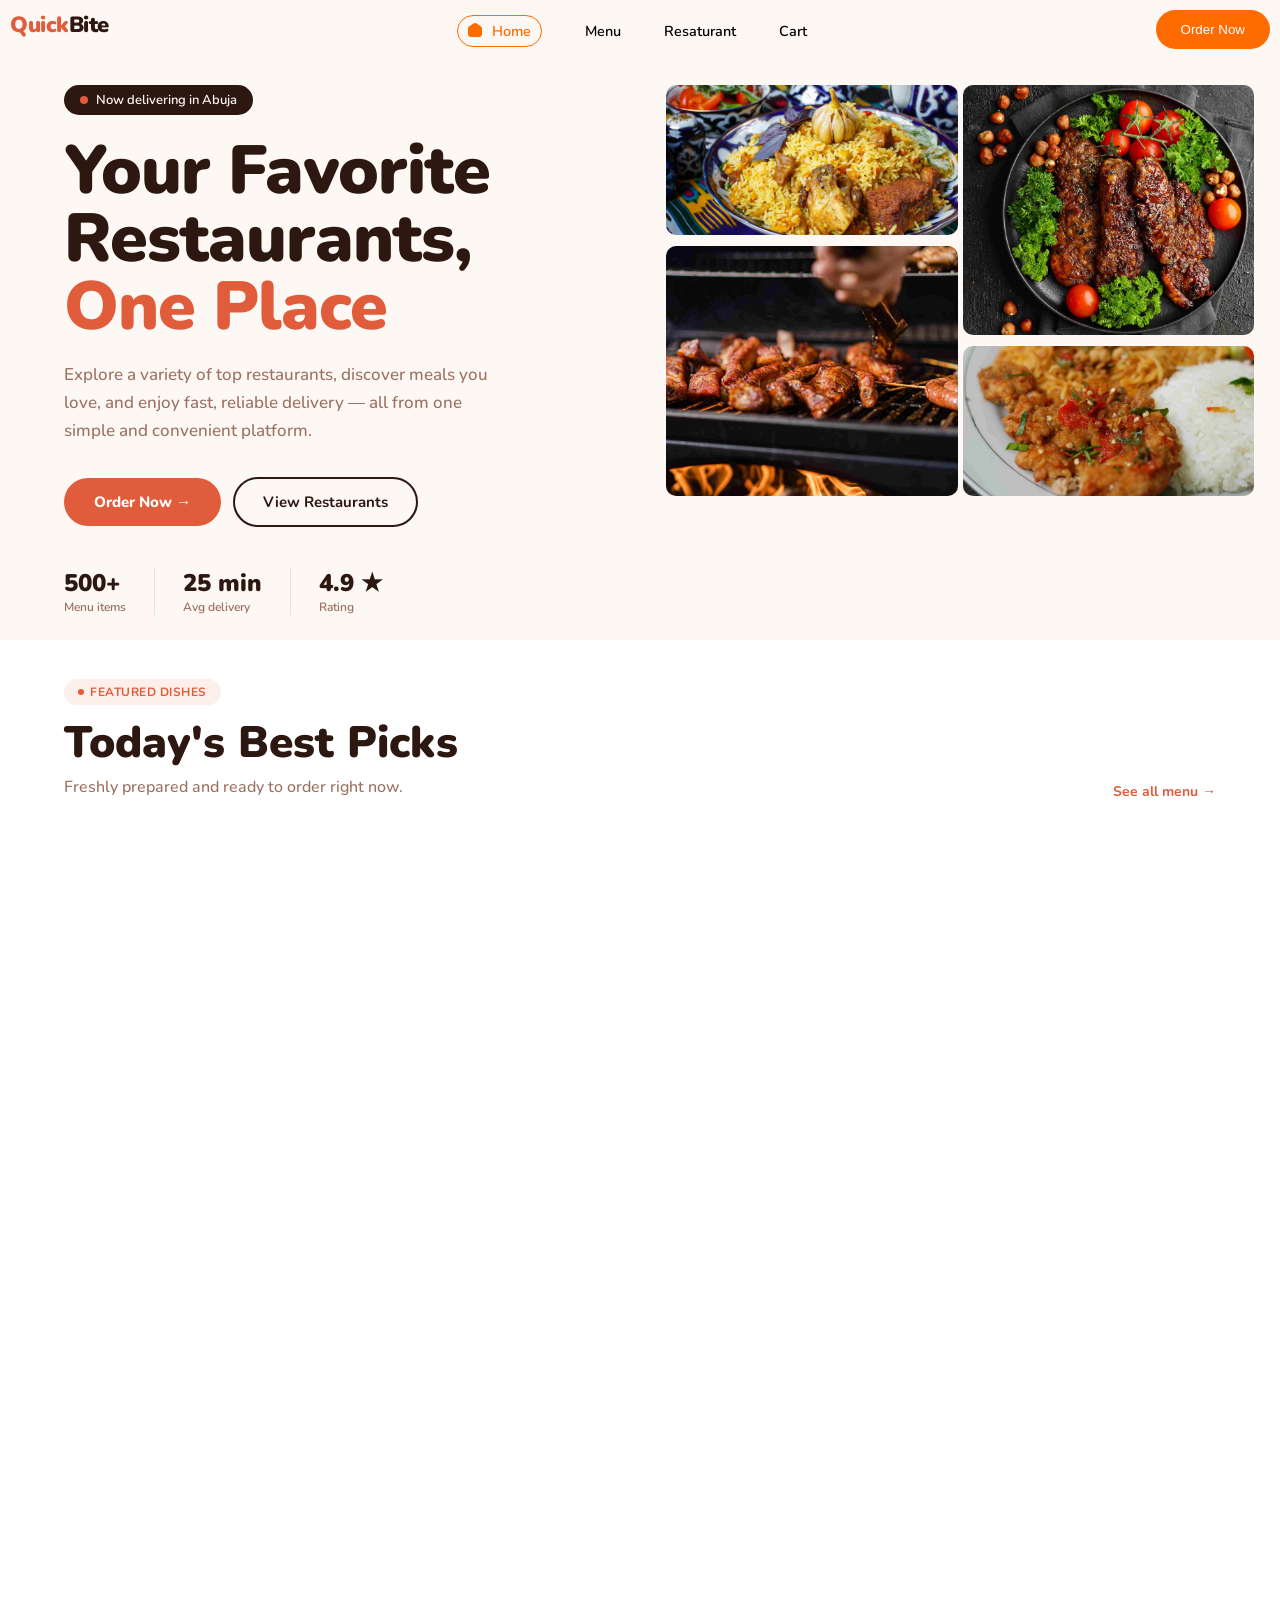
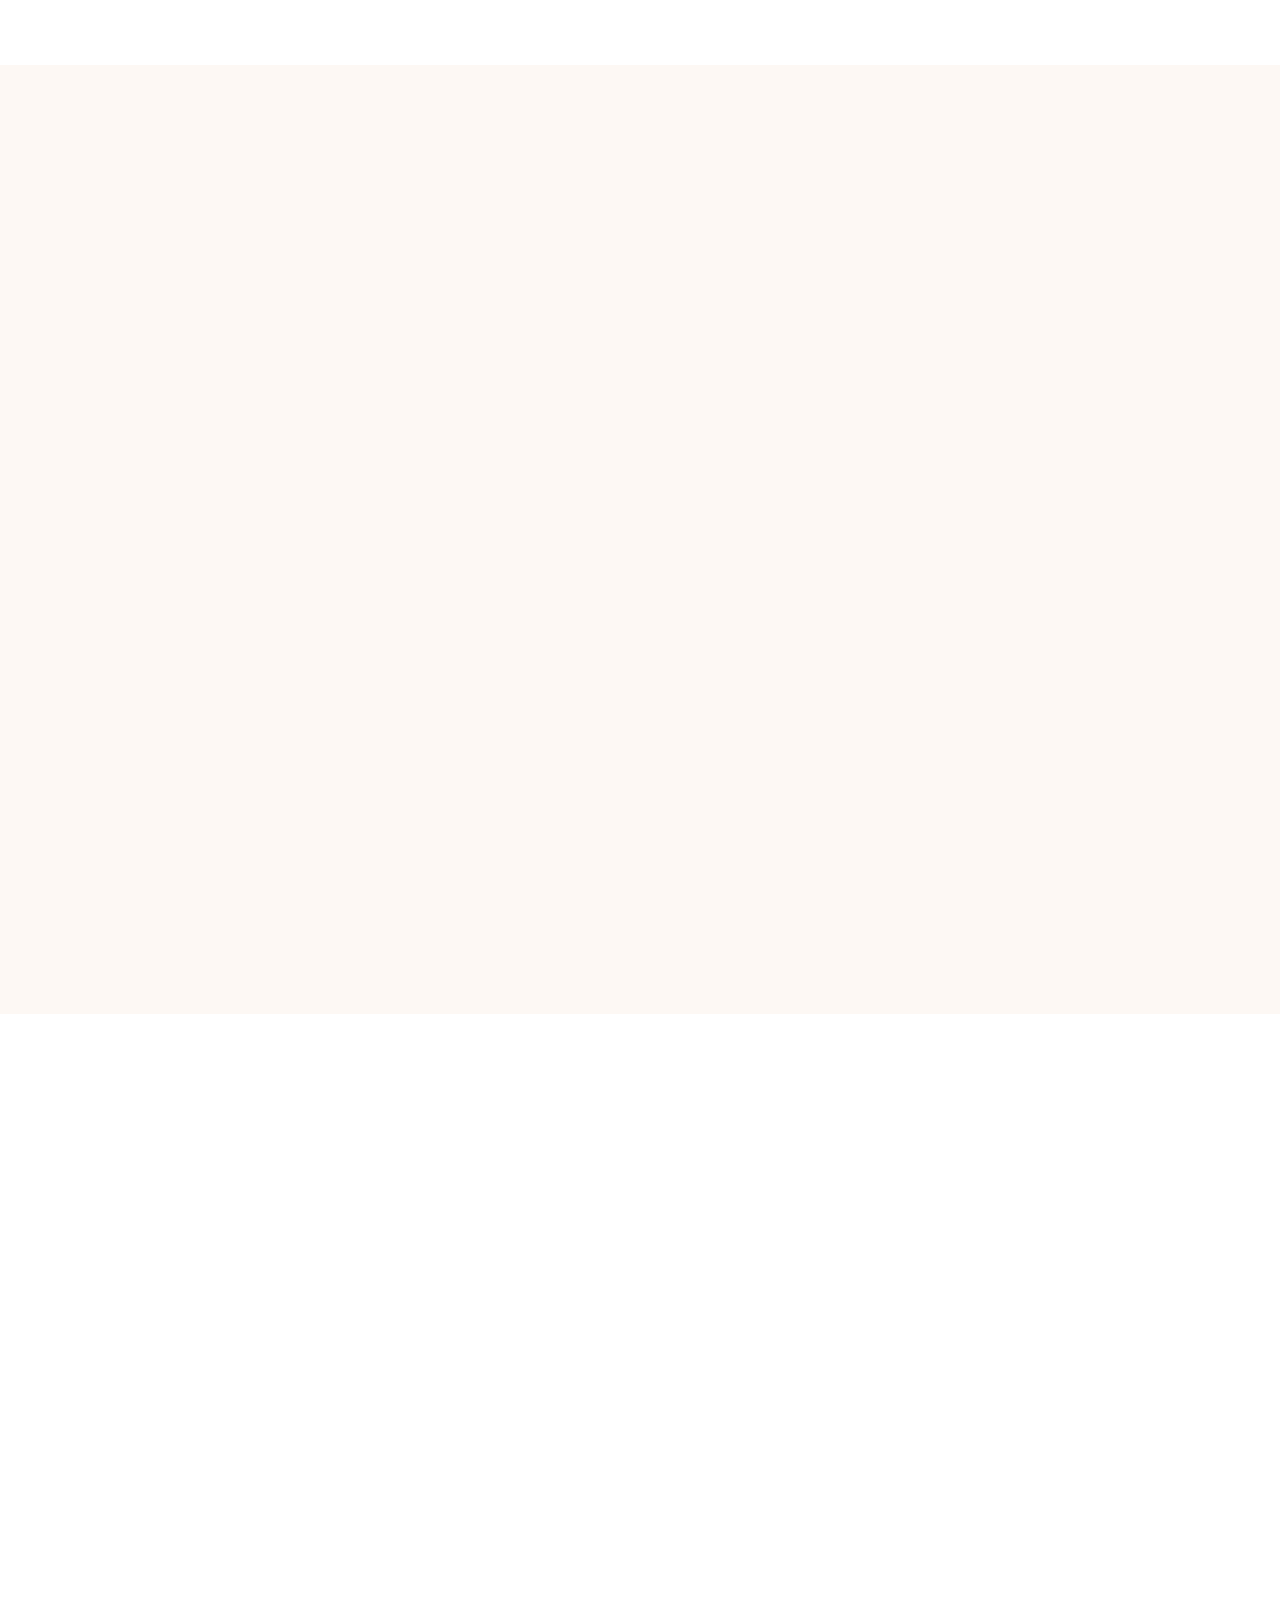
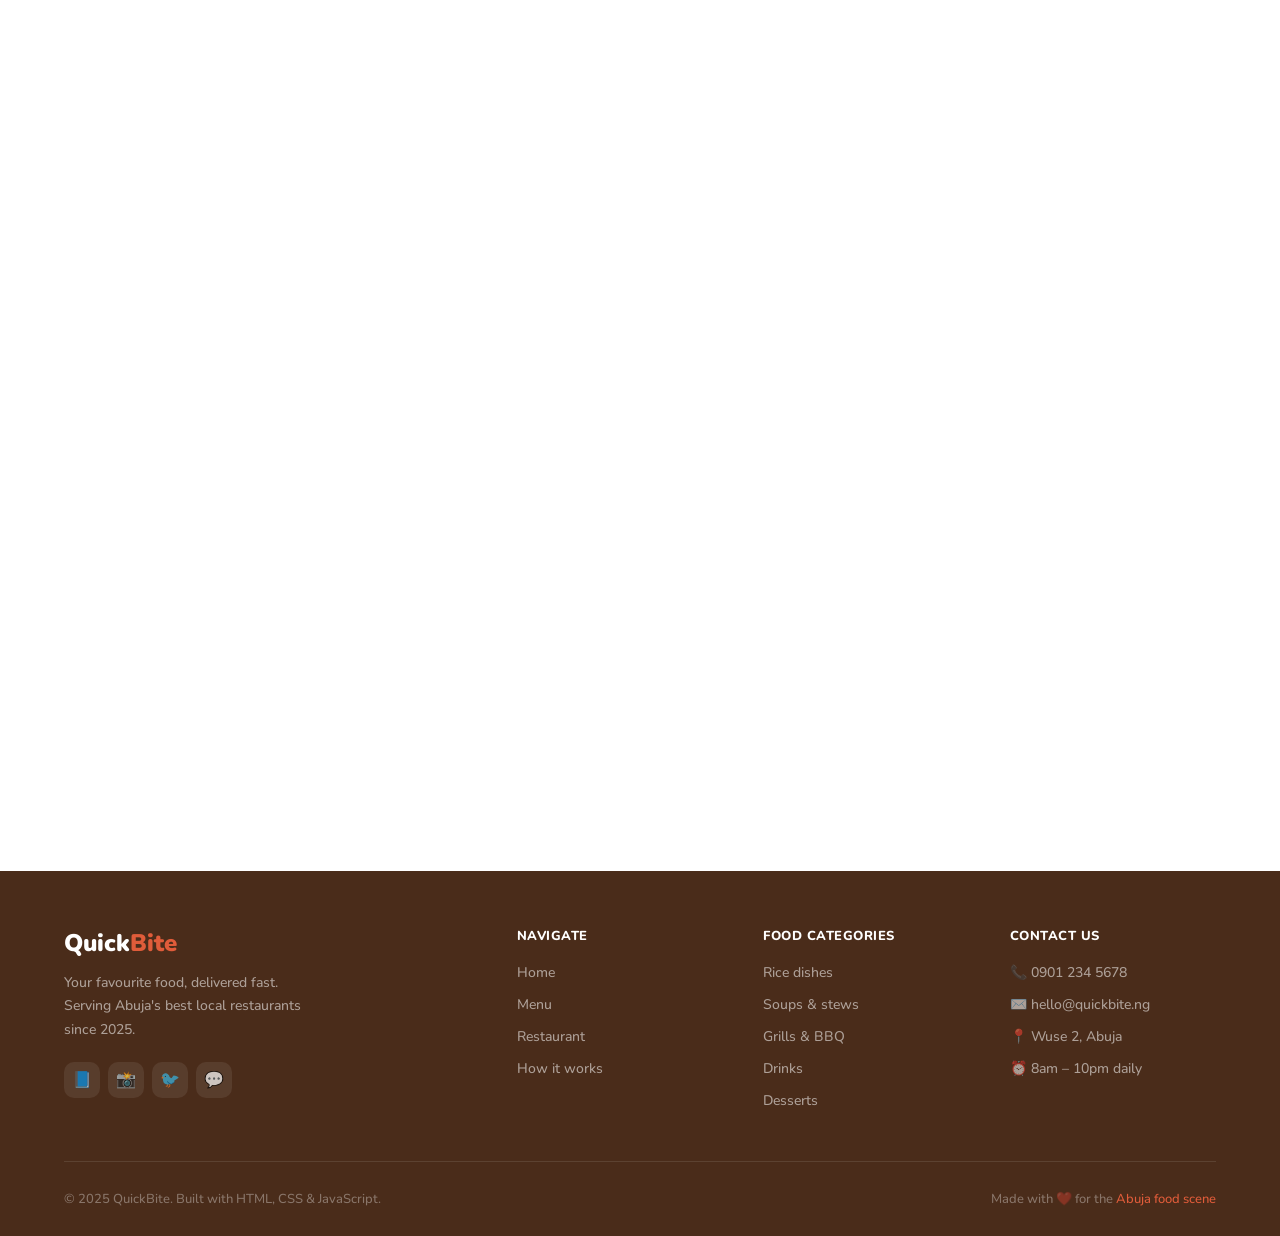
==== index.html @ f1769aa0 "first commit" ====
<!DOCTYPE html>
<html lang="en">
<head>
    <meta charset="UTF-8">
    <meta name="viewport" content="width=device-width, initial-scale=1.0">
    <link href="https://unpkg.com/aos@2.3.1/dist/aos.css" rel="stylesheet">
    <link rel="stylesheet" href="styles/style.css">
    <link rel="stylesheet" href="styles/index.css">
    <title>Home Page</title>
</head>

<body>

    <!-- //////////////////////////HEADER SECTION -->
    <header>

        <div class="logo">
           <a href="#" class="nav-logo">Quick<span>Bite</span></a>
        </div>


        <nav>
            <ul>
                <a href="index.html" >
                    <div class="active">
                     <img src="icons/house-blank (1).png" alt="">
                    <li>home</li>
                    </div>
                    
                </a>
                <a href="menu.html">
                    <!-- <img src="icons/rectangle-list.png" alt=""> -->
                    <li>menu</li>
                </a>
                <a href="restaurant.html">
                    <!-- <img src="icons/room-service.png" alt=""> -->
                    <li>resaturant</li>
                </a>
                <a href="">
                    <!-- <img src="" alt=""> -->
                    <li>cart</li>
                </a>
            </ul>
        </nav>


        <div class="right">
           

            <button>order now</button>
        </div>

    </header>
    <!-- ///////////////////HEADER SECTION ENDS HERE -->



    <!-- /////////////////////////////// HERO SECTION -->

    <div class="hero">


        
        <!-- ///////////// SECTION1 -->
        <div class="section1">
            <div class="hero-pill">
      <div class="hero-pill-dot"></div>
      Now delivering in Abuja
    </div>
         <h1 class="first_text">Your Favorite   <br>Restaurants, <span>One Place</span> </h1>
         <p>Explore a variety of top restaurants, discover meals you love, and enjoy fast, reliable delivery — all from one simple and convenient platform.</p> 
        <div class="cta">
            <button class="order">Order Now →</button>
            <button class="view">view restaurants</button>
        </div>
         <div class="hero-stats">
      <div class="stat">
        <span class="stat-num">500+</span>
        <span class="stat-lbl">Menu items</span>
      </div>
      <div class="stat-divider"></div>
      <div class="stat">
        <span class="stat-num">25 min</span>
        <span class="stat-lbl">Avg delivery</span>
      </div>
      <div class="stat-divider"></div>
      <div class="stat">
        <span class="stat-num">4.9 ★</span>
        <span class="stat-lbl">Rating</span>
      </div>
    </div>
        </div>
        <!--  /////////////////SECTION1 ENDS HERE -->


        <!-- ///////////////////////SECTION2 -->
        <div class="section2">

            <div class="content1">
                <div class="box1">
                    <img src="images/eugene-krasnaok-ojDzHZHcVx4-unsplash.jpg" alt="">
                </div>
                <div class="box2">
                    <img src="images/marek-mucha-a74X5kHDs20-unsplash.jpg" alt="">
                </div>
            </div>
            <div class="content2">
                <div class="box3">
                    <img src="images/parnis-azimi-dIbPZcftpL8-unsplash.jpg" alt="">
                </div>
                <div class="box4">
                    <img src="images/rakhmat-suwandi-aseI9y_OCHs-unsplash.jpg" alt="">
                </div>
            </div>

        </div>
        <!-- ////////////////////////SECTION2 ENDS HERE -->

        
    </div>

    <!-- /////////////////////HERO SECTION ENDS HERE -->

        
            <!-- //////////////////FEATURED FOOD SECTION -->

        <div class="featured">

            <div class="featured-header">
    <div>
      <div data-aos="fade-right" class="section-tag">Featured dishes</div>
      <h2  data-aos="fade-right" class="section-heading">Today's Best Picks</h2>
      <p data-aos="fade-right"class="section-sub">Freshly prepared and ready to order right now.</p>
    </div>
    <a href="#" class="see-all">See all menu →</a>
  </div>
             
            <div class="container">
                <div class="content1">

                    <!--////////// POPULAR DISH -->
                    <div data-aos="zoom-in-up"  class="box1">
                      <div class="food-img">
                        <img src="images/mohammad-fahim-pvqcYluq7UI-unsplash.jpg" alt="">
                       
                    </div>
                    <div class="food-content">
                        <div>
                        <div class="food-cat">Rice dishes</div>
                        <div class="food-name">Jollof Rice + Chicken</div>
                        <p class="food-desc">The classic Nigerian party rice, slow-cooked in rich tomato stew with a smoky finish. Served with a whole grilled chicken leg.</p>
                        </div>
                        <div class="food-footer">
                        <span class="food-price">₦2,800</span>
                        <button class="add-circle" onclick="addToCart(this)">+</button>
                        </div>
                    </div>
                    </div>


                    <div class="mid">
                        <div data-aos="zoom-in-up" class="box2">
                            <img src="images/chad-montano-MqT0asuoIcU-unsplash.jpg" alt="">
                            <div class="overlay-text">
                                <p>Get it at</p>
                                <h4>peppys kitchen</h4>
                                <button>view  →</button>
                            </div>
                        </div>
                        <div data-aos="zoom-in-up" class="box3">
                            <img src="images/joseph-gonzalez-zcUgjyqEwe8-unsplash.jpg" alt="">
                             <div class="overlay-text">
                                <p>Get it at</p>
                                <h4>munch box</h4>
                                <button>view  →</button>
                            </div>
                        </div>
                    </div>
                    <div data-aos="zoom-in-up" class="box4">
                        <img src="images/yoad-shejtman-8ctWCIEFtss-unsplash.jpg" alt="">
                        <div class="overlay-text">
                                <p>Get it at</p>
                                <h4>continental special</h4>
                                <button>view  →</button>
                            </div>
                    </div>
                </div>

                <div class="content2">
                    <div class="top">
                        <div data-aos="zoom-in-up" class="box5">
                            
      <div class="food-img" style="font-size:52px">
        <img src="images/parnis-azimi-dIbPZcftpL8-unsplash.jpg" alt="">
      </div>
      <div class="food-content">
        <div class="food-cat">Soups</div>
        <div class="food-name">Egusi Soup</div>
        <p class="food-desc">With pounded yam or eba</p>
        <div class="food-footer">
          <span class="food-price">₦1,800</span>
          <button class="add-circle" onclick="addToCart(this)">+</button>
        </div>
      
    </div>
                        </div>
                        <div data-aos="zoom-in-up" class="box6">
                            <div class="food-img" style="font-size:52px">
                                <img src="images/marek-mucha-a74X5kHDs20-unsplash.jpg" alt="">
        <!-- <span class="food-badge" style="background:var(--brown)">New</span> -->
      </div>
      <div class="food-content">
        <div class="food-cat">Grills</div>
        <div class="food-name">Suya Chicken</div>
        <p class="food-desc">Spicy skewered perfection</p>
        <div class="food-footer">
          <span class="food-price">₦2,500</span>
          <button class="add-circle" onclick="addToCart(this)">+</button>
        </div>
      </div>
                        </div>
                    </div>
                    
                    <div data-aos="zoom-in-up" class="box7">
                        <div class="food-img">
                        <img src="images/marek-mucha-a74X5kHDs20-unsplash.jpg" alt="">
                       
                    </div>
                    <div class="food-content">
                        <div>
                        <div class="food-cat">Rice dishes</div>
                        <div class="food-name">Jollof Rice + Chicken</div>
                        <p class="food-desc">The classic Nigerian party rice, slow-cooked in rich tomato stew with a smoky finish. Served with a whole grilled chicken leg.</p>
                        </div>
                        <div class="food-footer">
                        <span class="food-price">₦2,800</span>
                        <button class="add-circle" onclick="addToCart(this)">+</button>
                        </div>
                    </div>
                    </div>

                    <div class="bottom">
                        <div data-aos="zoom-in-up" class="box8">
                            <img src="images/emanuel-ekstrom-KJOUnsGXq58-unsplash.jpg" alt="">
                             <div class="overlay-text">
                                <p>Get it at</p>
                                <h4>ase cafe</h4>
                                <button>view  →</button>
                            </div>
                        </div>
                        <div data-aos="zoom-in-up" class="box9">
                            <img src="images/nicholas-grande-d9jcPTRD9fo-unsplash.jpg" alt="">
                             <div class="overlay-text">
                                <p>Get it at</p>
                                <h4>bush cafe</h4>
                                <button>view  →</button>
                            </div>
                        </div>
                    </div>
                </div>
            </div>

        </div>
        <!--//////////////////////////////// FEATURED SECTIONN ENDS HERE -->


        <!-- //////////////////WHY CHOOSE US SECTION -->

        <div class="why">
        <div class="why-header">
    <div data-aos="fade-up" class="section-tag">Why QuickBite</div>
    <h2 data-aos="fade-up" class="section-heading">We Make It Easy to Eat Well</h2>
    <p data-aos="fade-up" class="section-sub">More than just delivery — a full experience designed around you.</p>
  </div>

  <div class="container">
    <div class="content">
      <div class="top">
        <div data-aos="fade-right" class="left">
            <div class="text">
                <h3>Easy reorders </h3>
            <p>Your order history is saved so you can reorder your favourites in one tap.</p>
            </div>
            <img src="images/undraw_order-food_c92i.svg" alt="">
        </div>
        <div class="right">
            <div data-aos="fade-left" class="right_top">
                <div class="text">
                    <h3>fast delivery</h3>
                <p>Our riders are fast, our kitchen is ready, and your food arrives hot every time.</p>
                </div>
                <img src="images/undraw_on-the-way_zwi3.svg" alt="">                
            </div>
            <div class="right_bottom">
                <div data-aos="zoom-in" class="box1">
                    <div class="text">
                         <h3>best restaurants</h3>
                    <p>Every meal is prepared fresh by skilled local chefs — no frozen shortcuts.</p>
                    </div>
                    <img src="images/undraw_eating-together_mr7m.svg" alt="">                   
                </div>
                <div data-aos="zoom-in" class="box2">
                    <div class="text">
                        <h3>affordable prices</h3>
                    <p>Cash on delivery, bank transfer, or card — all payment methods accepted.</p>
                    </div>
                    <img src="images/undraw_wallet_diag.svg" alt="">
                </div>
            </div>
        </div>
      </div>
      <div data-aos="fade-up" class="bottom">
        <div class="text">
            <h3>rated the #1 food app in veritas</h3>
        <p>Over 12,000 happy customers have made QuickBite their go-to for daily meals and special occasions</p>
        </div>
        <img src="images/undraw_user-feedback_5fp8.svg" alt="">
      </div>
  </div>

  </div>
        </div>
        <!--///////////////// WHY CHOOSE US SECTION ENDS HERE -->



        <!--////////// HOW IT WORKS SECTION -->

        <div class="how">
        <div class="how-header">
    <div data-aos="fade-right" class="section-tag">The process</div>
    <h2 data-aos="fade-right" class="section-heading">Ordering is Simple</h2>
    <p data-aos="fade-right" class="section-sub">Four easy steps from craving to your doorstep.</p>
  </div>

  <div class="container">
    <div class="section1">
        <div class="content">
            <div class="card">
                <div data-aos="fade-right" class="image">
                    <img src="images/undraw_order-food_c92i.svg" alt="">
                </div>
                <div class="text">Browse the menu</div>
            </div>
            
            <div class="card" style="margin-left: 20%;">
                <div class="text">add to cart</div>
                <div data-aos="fade-right" class="image">
                    <img src="images/undraw_shopping-app_b80f.svg" alt="">
                </div>
                
            </div>
            <div class="card">
               <div data-aos="fade-right" class="image">
                <img src="images/undraw_details_sgb2.svg" alt="">
               </div>
                <div class="text">enter delivery details</div>
            </div>
            <div class="card" style="margin-left: 20%">
                <div class="text">get it delivered</div>
                <div data-aos="fade-right" class="image">
                    <img src="images/undraw_on-the-way_zwi3.svg" alt="">
                </div>
                
            </div>
            
        </div>
    </div>
    <div class="section2">
        <div  data-aos="fade-left" class="text" style="margin-top: 50px;">
            <div class="count">step 1</div>
            <h3>browse the menu</h3>
            <p>Open QuickBite and explore hundreds of dishes from local restaurants. Filter by category, price, or rating to find exactly what you're craving.</p>
        </div>
         <div data-aos="fade-left" class="text" style="margin-top: 50px;">
            <div class="count">step 2</div>
            <h3>add to cart</h3>
            <p>Tap the + button on any dish to add it. Adjust quantities, add special instructions, and review your cart before checkout.</p>
        </div>
         <div data-aos="fade-left" class="text" style="margin-top: 50px;">
            <div class="count">step 3</div>
            <h3>enter delivery details</h3>
            <p>Fill in your name, address, and phone number. Choose your preferred payment method — cash or card.</p>
        </div>
         <div data-aos="fade-left" class="text" style="margin-top: 30px;">
            <div class="count">step 4</div>
            <h3>get it delivered</h3>
            <p>Open QuickBite and explore hundreds of dishes from local restaurants. Filter by category, price, or rating to find exactly what you're craving.</p>
        </div>
    </div>
  </div>
        </div>
        <!-- ///////////////HOW IT WORKS SECTION ENDS HERE -->


        <!--/////////// FINAL QUESTION SECTION -->
        <div class="final">
            <h2 data-aos="fade-up">ready to enjoy your meal?</h2>
            <div data-aos="fade-up" class="button">
                <button>order now</button>
            </div>
        </div>
        <!-- ////////////FINAL QUESTION SECTION ENDS HERE -->

        <!-- ── FOOTER ── -->
<footer>
  <div class="footer-top">
    <div class="footer-brand">
      <div class="footer-logo">Quick<span>Bite</span></div>
      <p>Your favourite food, delivered fast. Serving Abuja's best local restaurants since 2025.</p>
      <div class="footer-social">
        <div class="social-btn">📘</div>
        <div class="social-btn">📸</div>
        <div class="social-btn">🐦</div>
        <div class="social-btn">💬</div>
      </div>
    </div>

    <div class="footer-col">
      <h4>Navigate</h4>
      <ul>
        <li><a href="#hero">Home</a></li>
        <li><a href="#featured">Menu</a></li>
        <li><a href="#why">Restaurant</a></li>
        <li><a href="#how">How it works</a></li>
      </ul>
    </div>

    <div class="footer-col">
      <h4>Food categories</h4>
      <ul>
        <li><a href="#">Rice dishes</a></li>
        <li><a href="#">Soups & stews</a></li>
        <li><a href="#">Grills & BBQ</a></li>
        <li><a href="#">Drinks</a></li>
        <li><a href="#">Desserts</a></li>
      </ul>
    </div>

    <div class="footer-col">
      <h4>Contact us</h4>
      <ul>
        <li><a href="#">📞 0901 234 5678</a></li>
        <li><a href="#">✉️ hello@quickbite.ng</a></li>
        <li><a href="#">📍 Wuse 2, Abuja</a></li>
        <li><a href="#">⏰ 8am – 10pm daily</a></li>
      </ul>
    </div>
  </div>

  <div class="footer-bottom">
    <span>© 2025 QuickBite. Built with HTML, CSS & JavaScript.</span>
    <span>Made with ❤️ for the <a href="#">Abuja food scene</a></span>
  </div>
</footer>
   
</body>
<script src="https://unpkg.com/aos@2.3.1/dist/aos.js"></script>
<script>
  AOS.init();
</script>
</html>
---- styles/style.css ----
/* @import url('https://fonts.googleapis.com/css2?family=Alan+Sans:wght@300..900&family=Montserrat:ital,wght@0,100..900;1,100..900&display=swap'); */


@import url('https://fonts.googleapis.com/css2?family=Nunito:ital,wght@0,200..1000;1,200..1000&display=swap');


/* .montserrat-<uniquifier> {
  font-family: "Montserrat", sans-serif;
  font-optical-sizing: auto;
  font-weight: <weight>;
  font-style: normal;
} */

  :root {
    --orange: #E05C3A;
    --orange-light: #F07A5A;
    --orange-pale: #FDF0EB;
    --brown: #2C1810;
    --brown-mid: #4A2C1A;
    --brown-light: #7A4A30;
    --white: #FFFFFF;
    --cream: #FDF8F4;
    --cream2: #F5EDE4;
    --text: #2C1810;
    --muted: #9A7060;
    --border: rgba(44,24,16,0.1);
    --radius: 20px;
    --radius-sm: 12px;
  }

  .nav-logo {
    font-size: 22px;
    font-weight: 900;
    color: var(--orange);
    text-decoration: none;
    letter-spacing: -0.5px;
  }

  .nav-logo span { color: var(--brown); }

*{
    margin : 0;
    padding: 0;
    box-sizing: border-box;
}

body{
      font-family: "Nunito", sans-serif;
      background: var(--cream);
}


header{
    display: flex;
    justify-content: space-between;
    padding: 10px;
}

nav{
    width: 350px;
    margin-top: 5px ;
}

nav ul{
    display: flex;
    width: 100%;
    justify-content: space-between;
   
}

nav ul a{
    display: flex;
    align-items: center;
    text-decoration: none;
    color: #000;
     gap: 10px;
}

nav ul a img{
    width: 14px;
    height: 14px;
    margin-top: 2px;
}

nav ul li{
    list-style-type: none;
    text-transform: capitalize;
    font-weight: 600;
    /* color: #a1a1a1; */
    font-size: .9rem;
}

nav ul a .active{
    border: 1px solid #FF6B00;
    display: flex;
    padding: 5px 10px;
    gap: 10px;
    border-radius: 20px;
}

nav ul a .active li{
    color: #FF6B00;
}


/* .right{
    width: 180px;
    display: flex;
    justify-content: space-between;
    align-items: center;
} */

.right button{
    background-color: #FF6B00;
    padding: 12px 25px;
    border-radius: 50px;
    border: none;
    color: #fff;
    text-transform: capitalize;
}
---- styles/index.css ----
:root {
    --orange: #E05C3A;
    --orange-light: #F07A5A;
    --orange-pale: #FDF0EB;
    --brown: #2C1810;
    --brown-mid: #4A2C1A;
    --brown-light: #7A4A30;
    --white: #FFFFFF;
    --cream: #FDF8F4;
    --cream2: #F5EDE4;
    --text: #2C1810;
    --muted: #9A7060;
    --border: rgba(44,24,16,0.1);
    --radius: 20px;
    --radius-sm: 12px;
  }

  html{
    overflow-x: hidden;
  }

 
  
  .section-tag {
    display: inline-flex;
    align-items: center;
    gap: 6px;
    background: var(--orange-pale);
    color: var(--orange);
    font-size: 12px;
    font-weight: 700;
    padding: 5px 14px;
    border-radius: 99px;
    margin-bottom: 14px;
    letter-spacing: 0.5px;
    text-transform: uppercase;
  }

  .section-tag::before {
    content: '';
    width: 6px; height: 6px;
    background: var(--orange);
    border-radius: 50%;
  }

  .section-heading {
    font-size: clamp(28px, 4vw, 44px);
    font-weight: 900;
    line-height: 1.1;
    color: var(--brown);
    margin-bottom: 8px;
  }

  .section-sub {
    font-size: 16px;
    color: var(--muted);
    font-weight: 500;
    max-width: 480px;
    line-height: 1.6;
  }


.hero{
    width: 100%;
    display: flex;
}

.hero .section1{
    width: 50%;
    padding:2% 5% ;
}


  .hero-pill {
    display: inline-flex;
    align-items: center;
    gap: 8px;
    background: var(--brown);
    color: var(--cream);
    font-size: 13px;
    font-weight: 600;
    padding: 6px 16px;
    border-radius: 99px;
    margin-bottom: 22px;
    width: fit-content;
  }

  .hero-pill-dot {
    width: 8px; height: 8px;
    background: var(--orange);
    border-radius: 50%;
    animation: pulse 1.8s ease-in-out infinite;
  }

  @keyframes pulse {
    0%, 100% { opacity: 1; transform: scale(1); }
    50% { opacity: 0.6; transform: scale(0.85); }
  }

.hero .section1 .first_text{
   font-size: clamp(36px, 5.5vw, 68px);
    font-weight: 900;
    line-height: 1.0;
    color: var(--brown);
    margin-bottom: 20px;
    letter-spacing: -1px;
}

.hero .section1 .first_text span{
    color: var(--orange);
   
}

.hero .section1 p{
     font-size: 17px;
    color: var(--muted);
    font-weight: 500;
    line-height: 1.65;
    margin-bottom: 32px;
    max-width: 440px;
}

.hero .cta{
     display: flex;
    gap: 12px;
    align-items: center;
    margin-bottom: 40px;
}

.hero .cta .order{
     background: var(--orange);
    color: white;
    border: none;
    padding: 14px 30px;
    border-radius: 99px;
    font-family: 'Nunito', sans-serif;
    font-size: 15px;
    font-weight: 800;
    cursor: pointer;
    transition: all 0.2s;
    text-decoration: none;
    display: inline-block;
}

.hero .cta .view{
     background: transparent;
    color: var(--brown);
    border: 2px solid var(--brown);
    padding: 13px 28px;
    border-radius: 99px;
    font-family: 'Nunito', sans-serif;
    font-size: 15px;
    font-weight: 700;
    cursor: pointer;
    transition: all 0.2s;
    text-decoration: none;
    display: inline-block;
    text-transform: capitalize;
}

 .hero-stats {
    display: flex;
    gap: 28px;
  }

  .stat { display: flex; flex-direction: column; }
  .stat-num { font-size: 24px; font-weight: 900; color: var(--brown); }
  .stat-lbl { font-size: 12px; font-weight: 600; color: var(--muted); }

  .stat-divider {
    width: 1px;
    background: var(--border);
    align-self: stretch;
  }

.hero .section2{
    /* background-color: red; */
    width: 50%;
    display: flex;
    gap: 5px;
    padding: 2%;
}

.hero .section2 .content1, .hero .section2 .content2{
    /* background-color: blue; */
    width: 50%;
    display: flex;
    flex-direction: column;
    gap: 5px;
}

.hero .section2 .content1 .box1 img , .hero .section2 .content2 .box4 img{
    height: 150px;
    width: 100%;
    background-color: red;
    border-radius: 10px;
    object-fit: cover;
}

.hero .section2 img{
    width: 100%;
    object-fit: contain;
    
}

.hero .section2 .content1 .box2 img, .hero .section2 .content2 .box3 img{
    height: 250px;
    width: 100%;
    background-color: green;
    border-radius: 10px;
    object-fit: cover;
}

/* 🔥 Smooth hover lift effect */
.hero .section2 img {
    transition: transform 0.4s ease, box-shadow 0.4s ease;
}

/* .hero .section2 img:hover {
    transform: scale(1.05) translateY(-8px);
    box-shadow: 0 15px 30px rgba(0,0,0,0.15);
}


.hero .section2 img:hover {
    transform: scale(1.05) translateY(-8px) rotate(1deg);
} */




.hero .section2 .box1 img {
    animation: float 6s ease-in-out infinite;
}

.hero .section2 .box2 img {
    animation: float 6s ease-in-out infinite;
    animation-delay: 1s;
}

.hero .section2 .box3 img {
    animation: float 6s ease-in-out infinite;
    animation-delay: 2s;
}

.hero .section2 .box4 img {
    animation: float 6s ease-in-out infinite;
    animation-delay: 3s;
}



/* Floating animation */
@keyframes float {
    0% { transform: translateY(0px); }
    50% { transform: translateY(-10px); }
    100% { transform: translateY(0px); }
}

/* .hero .section2 .content2{
    background-color: blue;
    width: 50%;
} */

/* .feature{
    padding: 2%;
}

.feature h2{
    text-transform: capitalize;
}
.feature .cards{
    margin-top: 2%;
    display: flex;
    justify-content: center;
    gap: 50px;
}

.feature .card{
    width: 230px;
    height: 350px;
    background-color: #fff;
    border-radius: 50px;
    box-shadow: 0 0 8px 2px #dddddd;
    padding: 10px;
}

.feature .card .image{
    width: 100%;
    height: 200px;
    background-color: #dddddd;
    border-radius: 50px;
} */

.choose{
    padding: 2%;
}

.choose h2{
    text-transform: capitalize;
    text-align: center;
}

.choose .container{
    width: 100%;
    display: flex;
    justify-content: center;
    gap: 5px;
    margin-top: 2%;
}

.choose .container .content1, .choose .container .content2{
    width: 30%;
    height: max-content;
    /* background-color: red; */
    display: flex;
    flex-direction: column;
    gap: 5px;
}

.choose .container .content1 .box1, .choose .container .content2 .box4{
    width: 100%;
    height: 180px;
    background-color: green;
    border-radius: 10px;
}

.choose .container .content1 .box2, .choose .container .content2 .box3{
    width: 100%;
    height: 280px;
    background-color:blue ;
    border-radius: 10px;
}

/* .works .container .content2{
    width: 30%;
    height: 400px;
    background-color: blue;
} */


.featured{
    padding: 3% 5%;
    background-color: #fff;
}


  .featured-header {
    display: flex;
    justify-content: space-between;
    align-items: flex-end;
    margin-bottom: 36px;
  }

  .see-all {
    color: var(--orange);
    text-decoration: none;
    font-weight: 700;
    font-size: 14px;
    display: flex;
    align-items: center;
    gap: 4px;
    transition: gap 0.2s;
  }
  .see-all:hover { gap: 8px; }

.featured .container{
    width: 100%;
    display: flex;
    gap: 20px;
}

.featured .content1 {
    width: 50%;
    height: max-content;
    display: flex;
    flex-direction: column;
    gap: 20px;
}

.featured .content1 .box1, .featured .content1 .box4{
    width: 100%;
    height: 300px;
    /* background-color: red; */
    border-radius: 10px;
    position: relative;
}

.featured .content1 .box4 img{
    width: 100%;
    height: 300px;
    object-fit: cover;
    border-radius: 20px;
}

.featured .content1 .box1, .featured .content2 .box7{
    display: flex;
    border-radius: 20px;
}

.featured .content1 .mid{
    display: flex;
    width: 100%;
    gap: 20px;
}

.featured .content1 .mid .box2, .featured .content1 .mid .box3{
    width: 50%;
    height: 150px;
    background-color: blue;
    border-radius: 10px;
    border-radius: 20px;
    position: relative;
}

.featured .content1 .mid .box2 .overlay-text, .featured .content1 .mid .box3 .overlay-text{
    position: absolute;
    top: 0;
    background-color: rgba(0,0,0,0.4);
    width: 100%;
    height: 150px;
    
    border-radius: 20px;
    /* color: var(--text); */
    padding: 10px;
    /* font-weight: 900;
    font-size: 25px; */
    display: flex;
    flex-direction: column;
    justify-content: end;
}

.featured .content1 .box4 .overlay-text{
  position: absolute;
    top: 0;
    background-color: rgba(0,0,0,0.4);
    width: 100%;
    height: 300px;
    
    border-radius: 20px;
    /* color: var(--text); */
    padding: 10px;
    /* font-weight: 900;
    font-size: 25px; */
    display: flex;
    flex-direction: column;
    justify-content: end;
}

.featured .content2 .bottom .box8 .overlay-text, .featured .content2 .bottom .box9 .overlay-text{
position: absolute;
    top: 0;
    background-color: rgba(0,0,0,0.4);
    width: 100%;
    height: 200px;
    
    border-radius: 20px;
    /* color: var(--text); */
    padding: 10px;
    /* font-weight: 900;
    font-size: 25px; */
    display: flex;
    flex-direction: column;
    justify-content: end;
}

.featured .content1 .mid .box2 .overlay-text p, .featured .content1 .mid .box3 .overlay-text p{
  color: var(--white);
  font-weight: 600;
  font-size: 14px;
}

.featured .content2 .bottom .box8 p, .featured .content2 .bottom .box9 p{
   color: var(--white);
  font-weight: 600;
  font-size: 14px;
}

.featured .content1 .box4 .overlay-text p{
  color: var(--white);
  font-weight: 600;
  font-size: 14px;
}

.featured .content1 .mid .box2 .overlay-text h4, .featured .content1 .mid .box3 .overlay-text h4{
  font-weight: 900;
   font-size: 28px;
  color: var(--orange);  
  text-transform: capitalize;
}

.featured .content1 .box4 .overlay-text h4{
  font-weight: 900;
   font-size: 28px;
  color: var(--orange);  
  text-transform: capitalize;
}

.featured .content2 .bottom .box8 h4, .featured .content2 .bottom .box9 h4{
  font-weight: 900;
   font-size: 28px;
  color: var(--orange);  
  text-transform: capitalize;
}

.featured .content1 .mid .box2 .overlay-text button, .featured .content1 .mid .box3 .overlay-text  button{
  width: 80px;
  text-transform: capitalize;
  font-family: "Nunito", sans-serif;
  padding: 5px;
  border-radius: 10px;
  color: var(--white);
  background-color: var(--orange-light);
  border: none;
}

.featured .content1 .box4 .overlay-text button{
   width: 80px;
  text-transform: capitalize;
  font-family: "Nunito", sans-serif;
  padding: 5px;
  border-radius: 10px;
  color: var(--white);
  background-color: var(--orange-light);
  border: none;
}

.featured .content2 .bottom .box8 .overlay-text button, .featured .content2 .bottom .box9 .overlay-text button{
  width: 80px;
  text-transform: capitalize;
  font-family: "Nunito", sans-serif;
  padding: 5px;
  border-radius: 10px;
  color: var(--white);
  background-color: var(--orange-light);
  border: none;
}

.featured .content1 .mid .box2 img, .featured .content1 .mid .box3 img{
   width: 100%;
   height: 150px;
   object-fit: cover;
   border-radius: 20px;
}

.featured .content2{
    width: 50%;
    height: max-content;
    display: flex;
    flex-direction: column;
    gap: 20px;
}

.featured .content2 .top{
    display: flex;
    gap: 20px;
}

.featured .content2 .box5, .featured .content2 .box6{
    width: 50%;
    height: 300px;
     background: var(--cream);
    border-radius: 10px;
    border-radius: 20px;
}

.featured .content2 .box7{
    width: 100%;
    height: 250px;
    /* background-color: green; */
    border-radius: 10px;
}

.featured .content2 .bottom{
    display: flex;
    gap: 20px;
}

.featured .content2 .bottom .box8, .featured .content2 .bottom .box9{
     width: 50%;
    height: 200px;
    /* background-color: blue; */
    border-radius: 10px;
    position: relative;
}

.featured .content2 .bottom .box8 img, .featured .content2 .bottom .box9 img{
    object-fit: cover;
    width: 100%;
    height: 200px;
    border-radius: 20px;
}

.featured .content1 .box1 .food-img, .featured .content2 .box7 .food-img {
    width: 50%;
    object-fit: cover;
    
}

.featured .content1 .box1 img{
    width: 100%;
    object-fit: cover;
    height: 300px;
    border-top-left-radius: 20px;
    border-bottom-left-radius: 20px;
}

.featured .content2 .box7 img{
     width: 100%;
    object-fit: cover;
    height: 250px;
    border-top-left-radius: 20px;
    border-bottom-left-radius: 20px;
}

.featured .content1 .box1 .food-content, .featured .content2 .box7 .food-content{
    width: 50%;
     padding: 24px; display: flex; 
     flex-direction: column; 
     justify-content: space-between;
     background: var(--cream);
     border-top-right-radius: 20px;
     border-bottom-right-radius: 20px;
}

.food-cat {
    font-size: 11px;
    font-weight: 700;
    color: var(--orange);
    text-transform: uppercase;
    letter-spacing: 0.5px;
    margin-bottom: 4px;
  }

  .food-name {
    font-size: 20px;
    font-weight: 800;
    color: var(--brown);
    margin-bottom: 4px;
  }

  .food-card.big .food-name { font-size: 22px; margin-bottom: 8px; }

  .food-desc {
    font-size: 12px;
    color: var(--muted);
    font-weight: 500;
    line-height: 1.5;
    margin-bottom: 14px;
  }

  .food-footer {
    display: flex;
    justify-content: space-between;
    align-items: center;
  }

  .food-price {
    font-size: 18px;
    font-weight: 900;
    color: var(--brown);
  }

  .food-card.big .food-price { font-size: 24px; }

 .add-circle {
    width: 34px; height: 34px;
    background: var(--orange);
    border-radius: 50%;
    border: none;
    color: white;
    font-size: 20px;
    font-weight: 400;
    cursor: pointer;
    display: flex; align-items: center; justify-content: center;
    transition: all 0.2s;
    flex-shrink: 0;
    line-height: 1;
  }

  .add-circle:hover { background: var(--brown); transform: rotate(90deg) scale(1.1); }
  
.featured .content2 .box5 .food-img, .featured .content2 .box6 .food-img {
    /* background: var(--cream2); */
    display: flex;
    align-items: center;
    justify-content: center;
    font-size: 56px;
    height: 160px;
    position: relative;
   
  }

  .featured .content2 .box5 .food-img img, .featured .content2 .box6 .food-img img{
    object-fit: cover;
    width: 100%;
    height: 160px;
     border-top-left-radius: 20px;
    border-top-right-radius: 20px;
  }

  .featured .content2 .box5 .food-content, .featured .content2 .box6 .food-content { padding: 16px; }


  .why{
    padding: 2%;
  }
  .why-header { text-align: center; margin-bottom: 48px; }
  .why-header .section-sub { margin: 0 auto; }

  .why .container{
    width: 100%;
    display: flex;
    padding: 0% 2%;
    justify-content: center;
    /* background-color: red; */
  }

.why .container .content{
  display: flex;
  flex-direction: column;
  gap: 20px;
}

  .why .container .top{
    width: 100%;
    height: max-content;
    /* background-color: green; */
    display: flex;
    gap: 20px;
  }

  .why .container .left{
    padding: 20px;
    width: 50%;
    height: 400px;
    background: var(--orange);
    border-radius: 20px;
    position: relative;
  }

  .why .container .right{
    display: flex;
    flex-direction: column;
    gap: 20px;
  }

  .why .container .right .right_top{
    width: 100%;
    height: 200px;
    background: var(--cream2);
    border-radius: 20px;
    padding: 20px;
    position: relative;
  }


  .why .container .right .right_bottom {
    display: flex;
    gap: 20px;
  }

  .why .container .right .right_bottom .box1, .why .container .right .right_bottom .box2{
    background: var(--cream2);
    height: 190px;
    border-radius: 20px;
    padding: 20px;
    position: relative;
  }

  .why .container .right .right_bottom .box1 h3, .why .container .right .right_bottom .box2 h3{
    font-size: 18px;
  }

  .why .container .bottom{
    width: 100%;
    height: 300px;
    background: var(--brown-mid);
    border-radius: 20px;
    padding: 20px;
    position: relative;
  }

  .why .bottom h3, .why .container .top .left h3{
    color: var(--white);
  }

  .why .bottom p, .why .container .top .left p{
    color: var(--cream2);
    margin-top: 10px;
  }

  .why .container .top .left p{
    width: 70%;
  }

  .why h3{
    font-size: 28px;
    text-transform: capitalize;
    font-size: 900;
  }

  .why p{
    color:  var(--text);
    font-size: .9rem;
   font-weight: 500; 
  }

  .why .container .top .left img{
    width: 250px;
    height: 250px;
    position: absolute;
    right: 0;
    bottom: 20px;
    rotate: 30deg;
  }

  .why .container .top .right .right_top img{
    width: 350px;
    height: 350px;
    position: absolute;
    right: 15px;
    top: -55px;
  }

  .why .container .top .right .right_top p{
    width: 50%;
    margin-top: 10px;
  }

  .why .container .top .right .right_bottom .box1 img , .why .container .top .right .right_bottom .box2 img{
    width: 150px;
    height: 150px;
    position: absolute;
    right: 0;
    bottom: 5px;
  }

  .why .container .top .right .right_bottom .box1 img{
    width: 180px;
    height: 180px;
  }

  .why .container .top .right .right_bottom .box1 p, .why .container .top .right .right_bottom .box2 p{
    width: 50%;
    margin-top: 10px;
    font-size: .8rem;
  }

  .why .container .bottom img{
    width: 250px;
    height: 250px;
    position: absolute;
    right: 0;
    bottom: 10px;
  }

  .how{
    padding: 2% 5%;
    background-color: var(--white);
  }

  .how .container{
    width: 100%;
    display:flex ;
  }

  .how .container .section1{
    width: 60%;
    margin-top: 2%;
   
  }

  .how .container .section1 .content{
      width: 100%;
    margin-top: 2%;
    display: flex;
    flex-direction: column;
    gap: 50px;
  }

  .how .container .section1 .card{
    display: flex;
    gap: 10px;
  }

  .how .container .section1 .card .image{
    width: 250px;
    height: 200px;
    border-radius: 20px;
    /* background-color: var(--cream2); */
  }

  .how .container .section1 .card img{
    width: 100%;
    height: 200px;
    
  }

  .how .container .section1 .card .text{
    text-transform: capitalize;
    margin-top: 20%;
    font-weight: 600;
    display: none;
    
  }

  .how .container .section2{
    width: 40%;
    display: flex;
    flex-direction: column;
    gap: 120px;
  }

  .how .count{
    text-transform: capitalize;
    border: 1px solid #2C1810;
    width: max-content;padding: 2px 10px;
    border-radius: 20px;
    font-size: .9rem;
    font-weight: 500;
  }

  .how h3{
    text-transform: capitalize;
    font-weight: 800;
    color: var(--text);
    margin-top: 5px;
  }

  .how p{
    font-size: .9rem;
    margin-top: 5px;
    font-weight: 500;
  }

  .how .section2 .text{
    border-left: 3px solid var(--border);   
    padding-left:50px ;
  }

  .final{
    padding: 7% 0%;
    background-color: var(--white);
    text-align: center;
    text-transform: capitalize;
    font-size: 30px;
    font-weight: 900;
  }

  .final .button{
    width: 100%;
    display: flex;
    justify-content: center;
    margin-top: 10px;
  }

  .final .button button{
    background: var(--orange);
    color: white;
    border: none;
    padding: 14px 30px;
    border-radius: 99px;
    font-family: 'Nunito', sans-serif;
    font-size: 15px;
    font-weight: 800;
    cursor: pointer;
    transition: all 0.2s;
    text-decoration: none;
    display: inline-block;
    text-transform: capitalize;
  }


  /* ── FOOTER ── */
  footer {
    background: var(--brown-mid);
    padding: 56px 5% 28px;
    color: rgba(255,255,255,0.7);
  }

  .footer-top {
    display: grid;
    grid-template-columns: 2fr 1fr 1fr 1fr;
    gap: 40px;
    padding-bottom: 40px;
    border-bottom: 1px solid rgba(255,255,255,0.1);
    margin-bottom: 28px;
  }

  .footer-brand p {
    font-size: 14px;
    line-height: 1.7;
    color: rgba(255,255,255,0.55);
    margin: 12px 0 20px;
    font-weight: 500;
    max-width: 260px;
  }

  .footer-logo {
    font-size: 24px;
    font-weight: 900;
    color: white;
  }

  .footer-logo span { color: var(--orange); }

  .footer-social {
    display: flex;
    gap: 8px;
  }

  .social-btn {
    width: 36px; height: 36px;
    background: rgba(255,255,255,0.08);
    border-radius: 10px;
    display: flex; align-items: center; justify-content: center;
    font-size: 16px;
    cursor: pointer;
    transition: background 0.2s;
  }

  .social-btn:hover { background: var(--orange); }

  .footer-col h4 {
    font-size: 13px;
    font-weight: 800;
    color: white;
    letter-spacing: 0.5px;
    text-transform: uppercase;
    margin-bottom: 16px;
  }

  .footer-col ul { list-style: none; }

  .footer-col ul li {
    margin-bottom: 10px;
  }

  .footer-col ul li a {
    text-decoration: none;
    font-size: 14px;
    color: rgba(255,255,255,0.55);
    font-weight: 500;
    transition: color 0.2s;
  }

  .footer-col ul li a:hover { color: var(--orange); }

  .footer-bottom {
    display: flex;
    justify-content: space-between;
    align-items: center;
    font-size: 13px;
    color: rgba(255,255,255,0.35);
    font-weight: 500;
  }

  .footer-bottom a { color: var(--orange); text-decoration: none; }
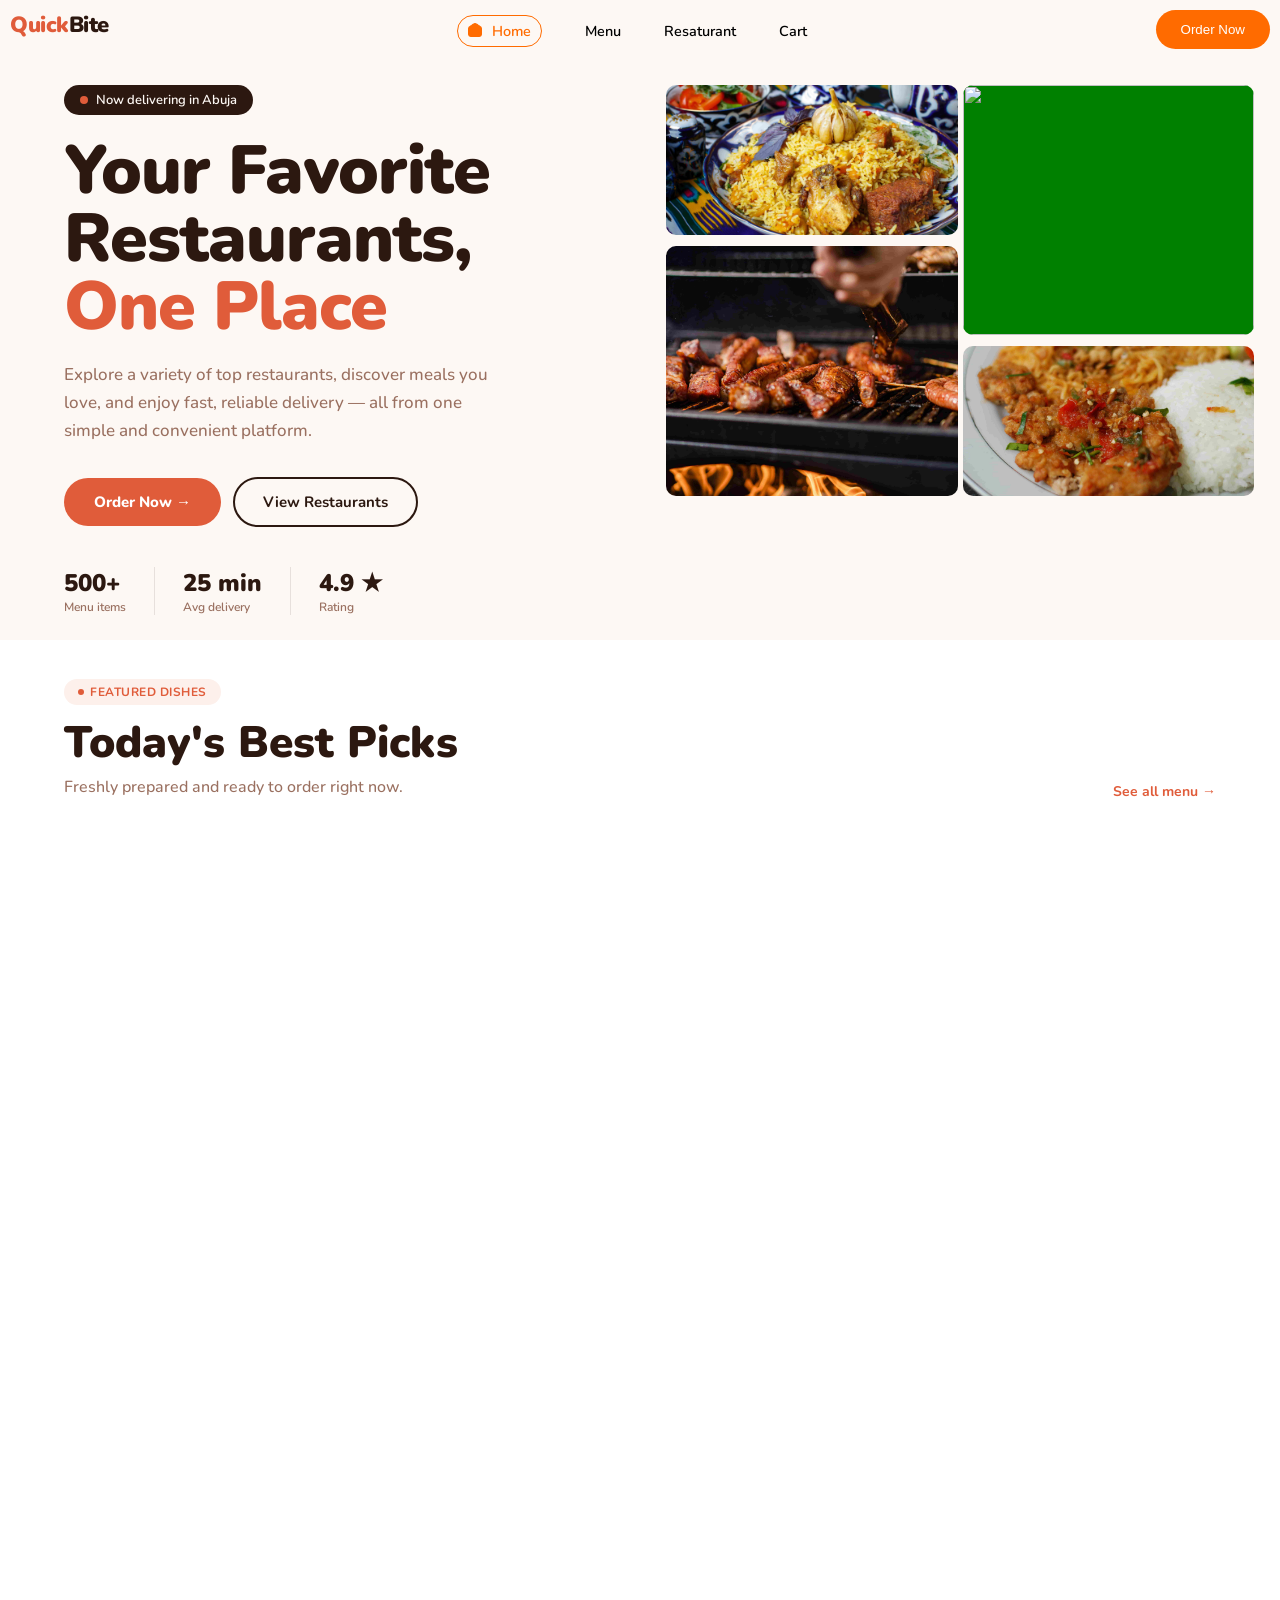
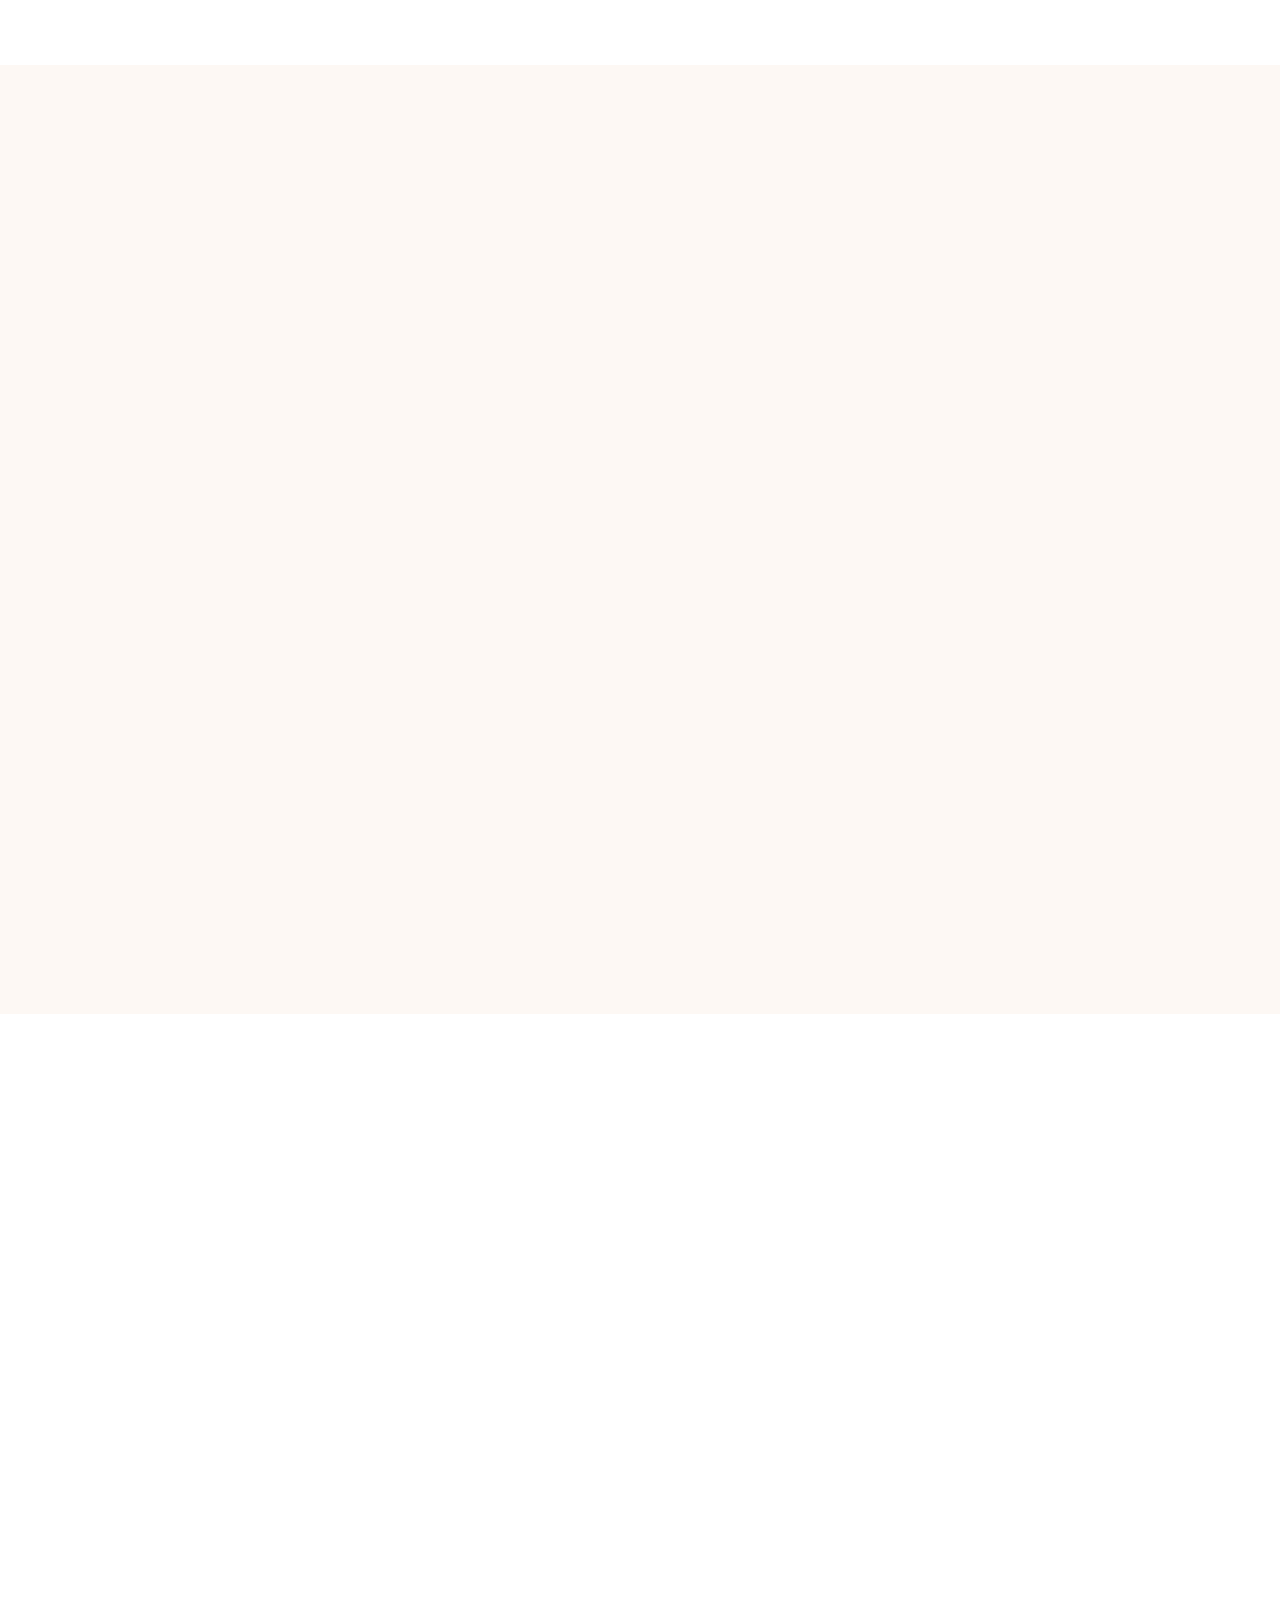
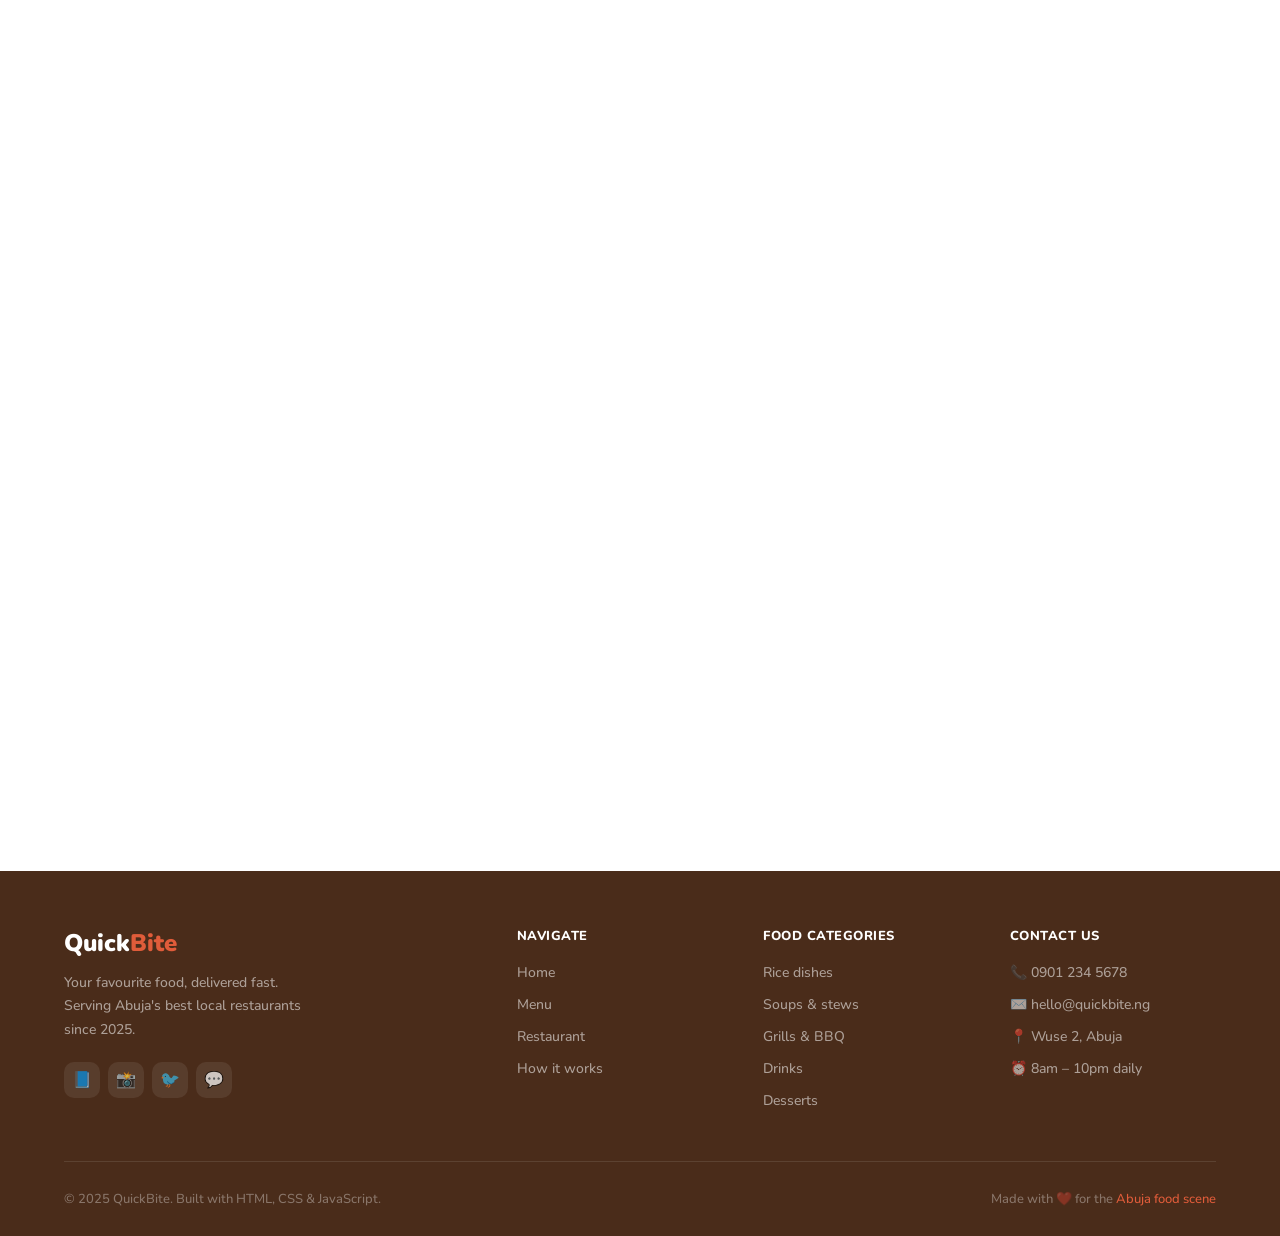
==== commit d94916a6: "Organized,deletedimages" ====
--- a/index.html
+++ b/index.html
@@ -15,7 +15,7 @@
     <header>
 
         <div class="logo">
-           <a href="#" class="nav-logo">Quick<span>Bite</span></a>
+           <a href="index.html" class="nav-logo">Quick<span>Bite</span></a>
         </div>
 
 
@@ -36,7 +36,7 @@
                     <!-- <img src="icons/room-service.png" alt=""> -->
                     <li>resaturant</li>
                 </a>
-                <a href="">
+                <a href="cart.html">
                     <!-- <img src="" alt=""> -->
                     <li>cart</li>
                 </a>
@@ -47,7 +47,7 @@
         <div class="right">
            
 
-            <button>order now</button>
+            <button >order now</button>
         </div>
 
     </header>
@@ -453,6 +453,9 @@
     <span>Made with ❤️ for the <a href="#">Abuja food scene</a></span>
   </div>
 </footer>
+
+
+<script src="scripts/index.js"></script>
    
 </body>
 <script src="https://unpkg.com/aos@2.3.1/dist/aos.js"></script>
--- a/styles/index.css
+++ b/styles/index.css
@@ -216,18 +216,6 @@
     transition: transform 0.4s ease, box-shadow 0.4s ease;
 }
 
-/* .hero .section2 img:hover {
-    transform: scale(1.05) translateY(-8px);
-    box-shadow: 0 15px 30px rgba(0,0,0,0.15);
-}
-
-
-.hero .section2 img:hover {
-    transform: scale(1.05) translateY(-8px) rotate(1deg);
-} */
-
-
-
 
 .hero .section2 .box1 img {
     animation: float 6s ease-in-out infinite;
@@ -257,44 +245,7 @@
     100% { transform: translateY(0px); }
 }
 
-/* .hero .section2 .content2{
-    background-color: blue;
-    width: 50%;
-} */
-
-/* .feature{
-    padding: 2%;
-}
-
-.feature h2{
-    text-transform: capitalize;
-}
-.feature .cards{
-    margin-top: 2%;
-    display: flex;
-    justify-content: center;
-    gap: 50px;
-}
-
-.feature .card{
-    width: 230px;
-    height: 350px;
-    background-color: #fff;
-    border-radius: 50px;
-    box-shadow: 0 0 8px 2px #dddddd;
-    padding: 10px;
-}
-
-.feature .card .image{
-    width: 100%;
-    height: 200px;
-    background-color: #dddddd;
-    border-radius: 50px;
-} */
-
-.choose{
-    padding: 2%;
-}
+
 
 .choose h2{
     text-transform: capitalize;
@@ -331,13 +282,6 @@
     background-color:blue ;
     border-radius: 10px;
 }
-
-/* .works .container .content2{
-    width: 30%;
-    height: 400px;
-    background-color: blue;
-} */
-
 
 .featured{
     padding: 3% 5%;
@@ -421,10 +365,7 @@
     height: 150px;
     
     border-radius: 20px;
-    /* color: var(--text); */
     padding: 10px;
-    /* font-weight: 900;
-    font-size: 25px; */
     display: flex;
     flex-direction: column;
     justify-content: end;
@@ -438,10 +379,7 @@
     height: 300px;
     
     border-radius: 20px;
-    /* color: var(--text); */
     padding: 10px;
-    /* font-weight: 900;
-    font-size: 25px; */
     display: flex;
     flex-direction: column;
     justify-content: end;
@@ -455,10 +393,7 @@
     height: 200px;
     
     border-radius: 20px;
-    /* color: var(--text); */
     padding: 10px;
-    /* font-weight: 900;
-    font-size: 25px; */
     display: flex;
     flex-direction: column;
     justify-content: end;
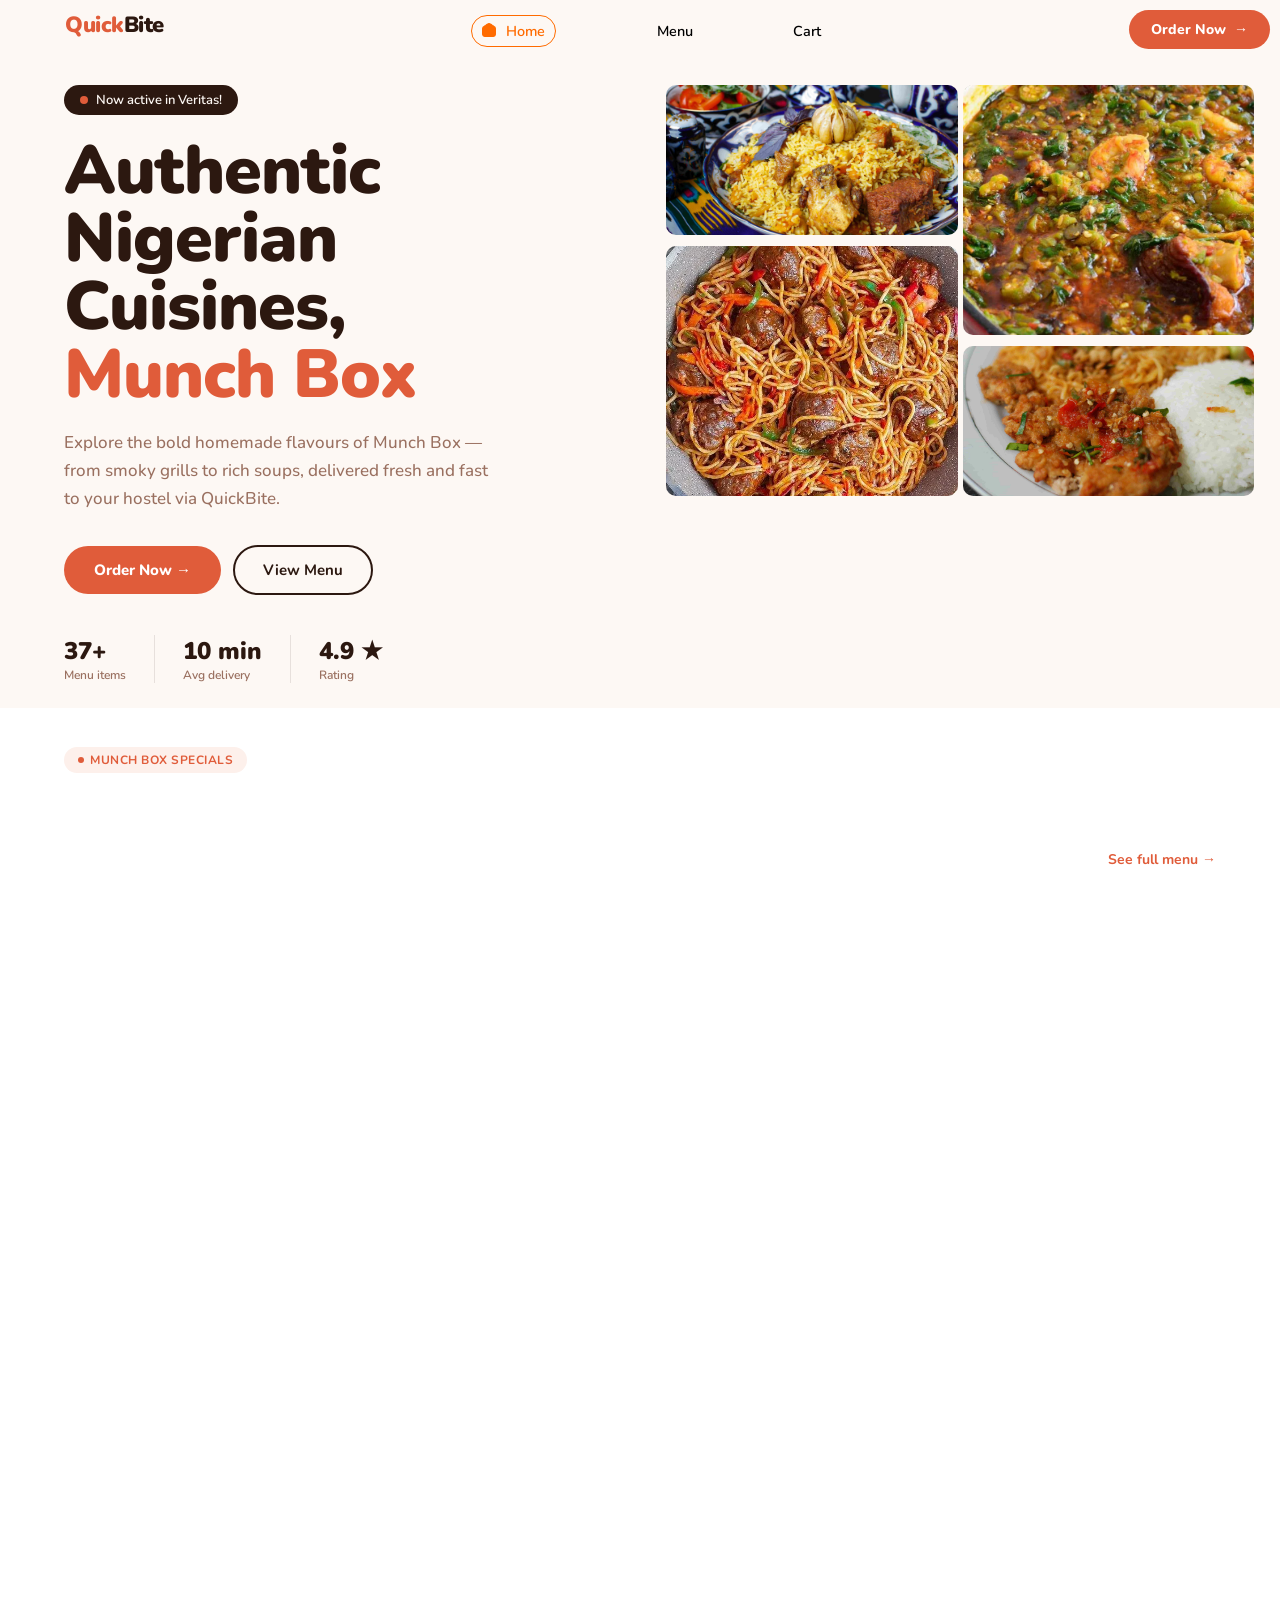
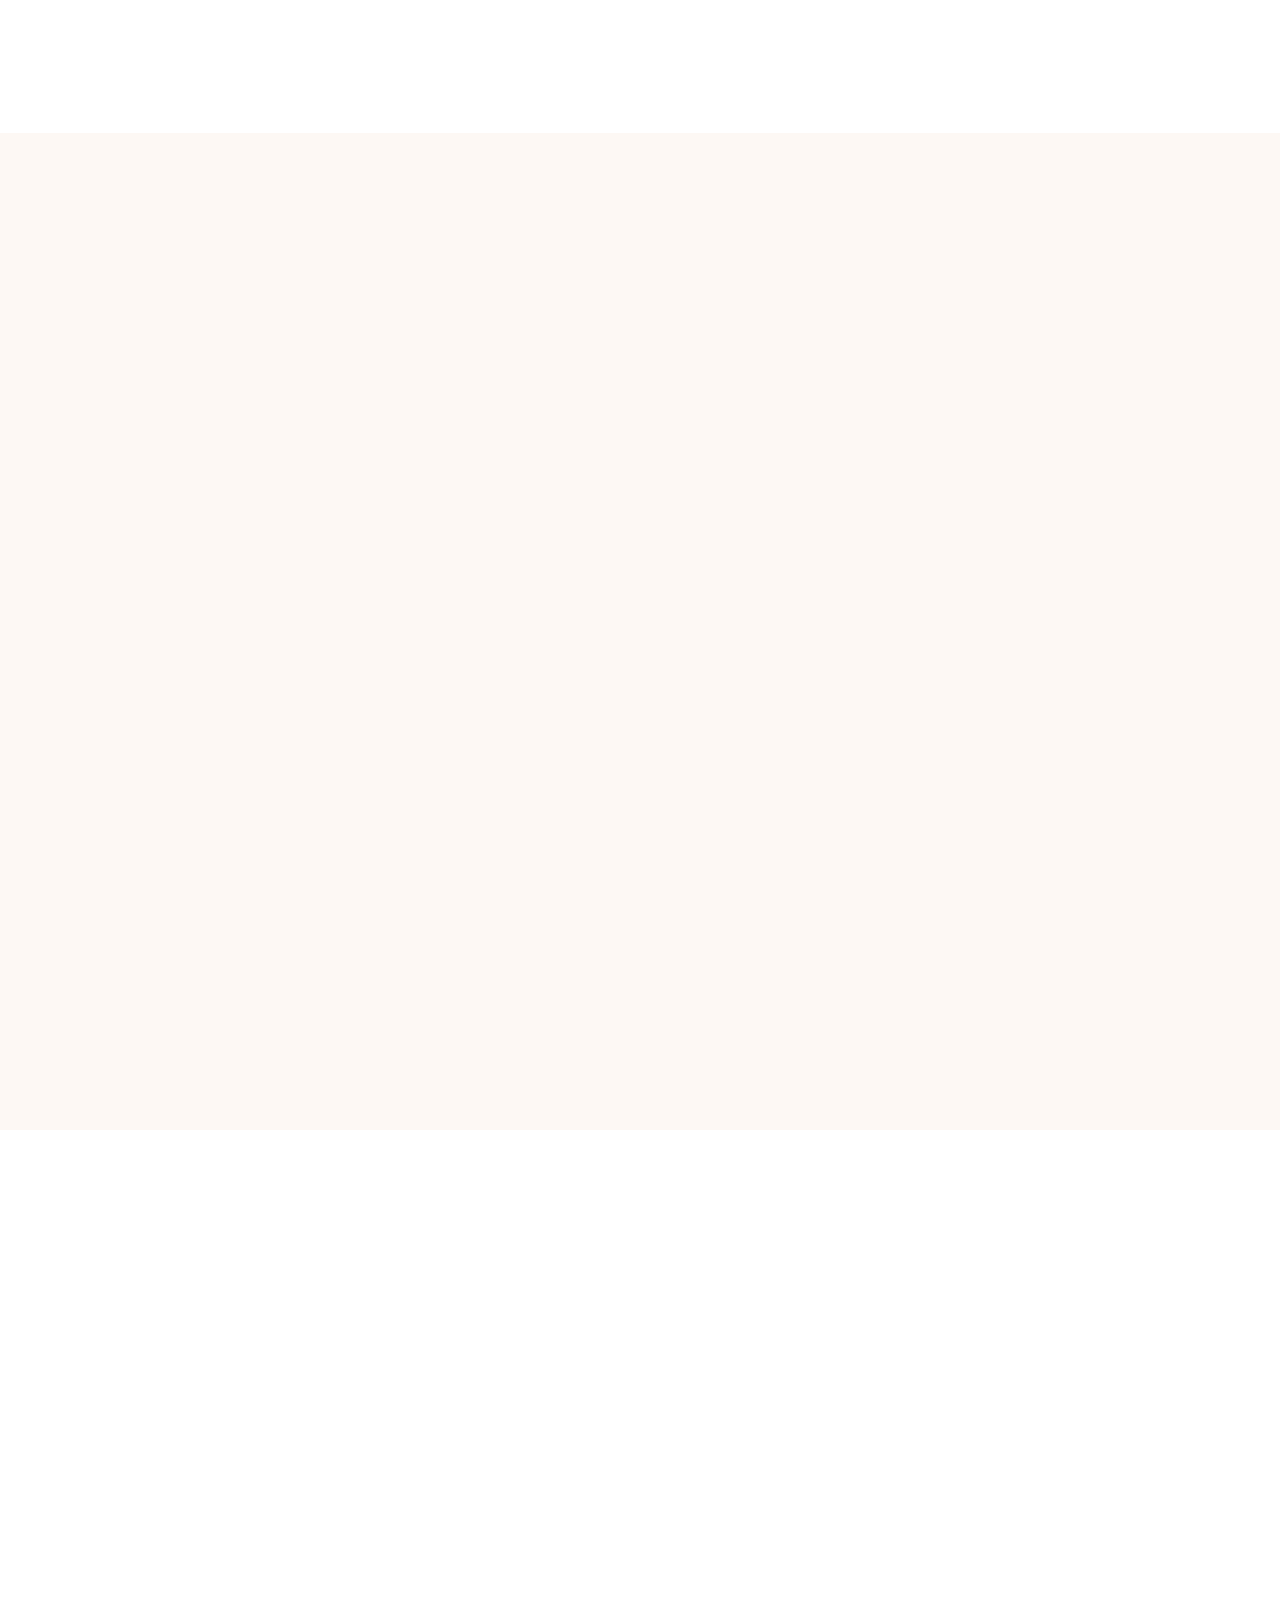
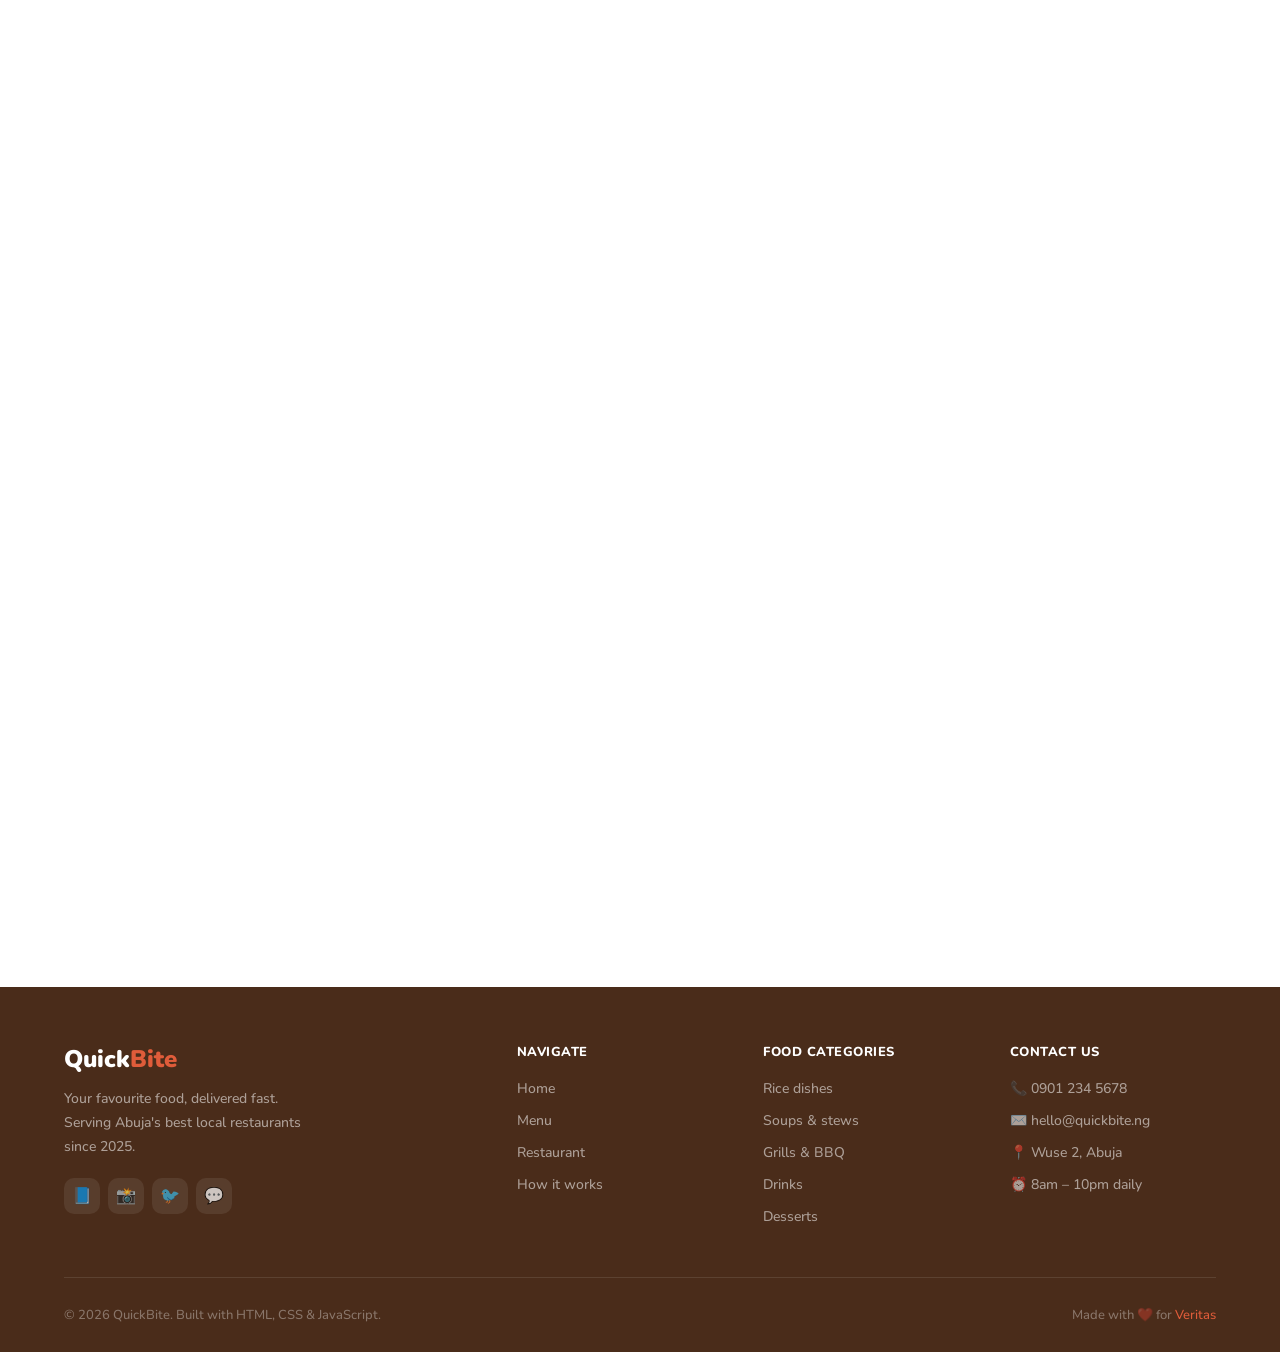
==== commit 30a4ed8a: "StreamLinedHomePage" ====
--- a/index.html
+++ b/index.html
@@ -32,10 +32,7 @@
                     <!-- <img src="icons/rectangle-list.png" alt=""> -->
                     <li>menu</li>
                 </a>
-                <a href="restaurant.html">
-                    <!-- <img src="icons/room-service.png" alt=""> -->
-                    <li>resaturant</li>
-                </a>
+                
                 <a href="cart.html">
                     <!-- <img src="" alt=""> -->
                     <li>cart</li>
@@ -47,7 +44,7 @@
         <div class="right">
            
 
-            <button >order now</button>
+            <button class = "order">order now</button>
         </div>
 
     </header>
@@ -65,22 +62,22 @@
         <div class="section1">
             <div class="hero-pill">
       <div class="hero-pill-dot"></div>
-      Now delivering in Abuja
-    </div>
-         <h1 class="first_text">Your Favorite   <br>Restaurants, <span>One Place</span> </h1>
-         <p>Explore a variety of top restaurants, discover meals you love, and enjoy fast, reliable delivery — all from one simple and convenient platform.</p> 
+      Now active in Veritas!
+    </div>
+         <h1 class="first_text">Authentic  <br>Nigerian Cuisines, <br> <span>Munch Box</span> </h1>
+         <p>Explore the bold homemade flavours of Munch Box — from smoky grills to rich soups, delivered fresh and fast to your hostel via QuickBite.</p> 
         <div class="cta">
             <button class="order">Order Now →</button>
-            <button class="view">view restaurants</button>
+            <button class="view">view menu</button>
         </div>
          <div class="hero-stats">
       <div class="stat">
-        <span class="stat-num">500+</span>
+        <span class="stat-num">37+</span>
         <span class="stat-lbl">Menu items</span>
       </div>
       <div class="stat-divider"></div>
       <div class="stat">
-        <span class="stat-num">25 min</span>
+        <span class="stat-num">10 min</span>
         <span class="stat-lbl">Avg delivery</span>
       </div>
       <div class="stat-divider"></div>
@@ -101,12 +98,12 @@
                     <img src="images/eugene-krasnaok-ojDzHZHcVx4-unsplash.jpg" alt="">
                 </div>
                 <div class="box2">
-                    <img src="images/marek-mucha-a74X5kHDs20-unsplash.jpg" alt="">
+                    <img src="images/spaghetti.webp" alt="">
                 </div>
             </div>
             <div class="content2">
                 <div class="box3">
-                    <img src="images/parnis-azimi-dIbPZcftpL8-unsplash.jpg" alt="">
+                    <img src="images/okro soup.webp" alt="">
                 </div>
                 <div class="box4">
                     <img src="images/rakhmat-suwandi-aseI9y_OCHs-unsplash.jpg" alt="">
@@ -128,11 +125,11 @@
 
             <div class="featured-header">
     <div>
-      <div data-aos="fade-right" class="section-tag">Featured dishes</div>
+      <div data-aos="fade-right" class="section-tag">MUNCH BOX SPECIALS</div>
       <h2  data-aos="fade-right" class="section-heading">Today's Best Picks</h2>
       <p data-aos="fade-right"class="section-sub">Freshly prepared and ready to order right now.</p>
     </div>
-    <a href="#" class="see-all">See all menu →</a>
+    <a href="#" class="see-all">See full menu →</a>
   </div>
              
             <div class="container">
@@ -160,18 +157,18 @@
 
                     <div class="mid">
                         <div data-aos="zoom-in-up" class="box2">
-                            <img src="images/chad-montano-MqT0asuoIcU-unsplash.jpg" alt="">
+                            <img src="images/abacha.webp" alt="">
                             <div class="overlay-text">
-                                <p>Get it at</p>
-                                <h4>peppys kitchen</h4>
+                                <p>Exclusively at</p>
+                                <h4>Munch Box</h4>
                                 <button>view  →</button>
                             </div>
                         </div>
                         <div data-aos="zoom-in-up" class="box3">
-                            <img src="images/joseph-gonzalez-zcUgjyqEwe8-unsplash.jpg" alt="">
+                            <img src="images/pepper soup.webp" alt="">
                              <div class="overlay-text">
-                                <p>Get it at</p>
-                                <h4>munch box</h4>
+                                <p>Exclusively at</p>
+                                <h4>Munch Box</h4>
                                 <button>view  →</button>
                             </div>
                         </div>
@@ -179,8 +176,8 @@
                     <div data-aos="zoom-in-up" class="box4">
                         <img src="images/yoad-shejtman-8ctWCIEFtss-unsplash.jpg" alt="">
                         <div class="overlay-text">
-                                <p>Get it at</p>
-                                <h4>continental special</h4>
+                                <p>Exclusively at</p>
+                                <h4>Munch Box</h4>
                                 <button>view  →</button>
                             </div>
                     </div>
@@ -191,7 +188,7 @@
                         <div data-aos="zoom-in-up" class="box5">
                             
       <div class="food-img" style="font-size:52px">
-        <img src="images/parnis-azimi-dIbPZcftpL8-unsplash.jpg" alt="">
+        <img src="images/Egusi Soup & Fufu.webp" alt="">
       </div>
       <div class="food-content">
         <div class="food-cat">Soups</div>
@@ -223,7 +220,7 @@
                     
                     <div data-aos="zoom-in-up" class="box7">
                         <div class="food-img">
-                        <img src="images/marek-mucha-a74X5kHDs20-unsplash.jpg" alt="">
+                        <img src="images/fried rice.webp" alt="">
                        
                     </div>
                     <div class="food-content">
@@ -241,18 +238,18 @@
 
                     <div class="bottom">
                         <div data-aos="zoom-in-up" class="box8">
-                            <img src="images/emanuel-ekstrom-KJOUnsGXq58-unsplash.jpg" alt="">
+                            <img src="images/beans.webp" alt="">
                              <div class="overlay-text">
-                                <p>Get it at</p>
-                                <h4>ase cafe</h4>
+                                <p>Exclusively at</p>
+                                <h4>Munch Box</h4>
                                 <button>view  →</button>
                             </div>
                         </div>
                         <div data-aos="zoom-in-up" class="box9">
-                            <img src="images/nicholas-grande-d9jcPTRD9fo-unsplash.jpg" alt="">
+                            <img src="images/mac.webp" alt="">
                              <div class="overlay-text">
-                                <p>Get it at</p>
-                                <h4>bush cafe</h4>
+                                <p>Exclusively at</p>
+                                <h4>Munch Box</h4>
                                 <button>view  →</button>
                             </div>
                         </div>
@@ -269,8 +266,8 @@
         <div class="why">
         <div class="why-header">
     <div data-aos="fade-up" class="section-tag">Why QuickBite</div>
-    <h2 data-aos="fade-up" class="section-heading">We Make It Easy to Eat Well</h2>
-    <p data-aos="fade-up" class="section-sub">More than just delivery — a full experience designed around you.</p>
+    <h2 data-aos="fade-up" class="section-heading">Cooked with Heart, <br>Delivered with speed</h2>
+    <p data-aos="fade-up" class="section-sub">More than just delivery — a taste of home, every single time.</p>
   </div>
 
   <div class="container">
@@ -294,7 +291,7 @@
             <div class="right_bottom">
                 <div data-aos="zoom-in" class="box1">
                     <div class="text">
-                         <h3>best restaurants</h3>
+                         <h3>fresh ingredients</h3>
                     <p>Every meal is prepared fresh by skilled local chefs — no frozen shortcuts.</p>
                     </div>
                     <img src="images/undraw_eating-together_mr7m.svg" alt="">                   
@@ -449,8 +446,8 @@
   </div>
 
   <div class="footer-bottom">
-    <span>© 2025 QuickBite. Built with HTML, CSS & JavaScript.</span>
-    <span>Made with ❤️ for the <a href="#">Abuja food scene</a></span>
+    <span>&copy; <span id="year"></span> QuickBite. Built with HTML, CSS & JavaScript.</span>
+    <span>Made with ❤️ for <a href="#">Veritas</a></span>
   </div>
 </footer>
 
--- a/styles/style.css
+++ b/styles/style.css
@@ -34,6 +34,7 @@
     color: var(--orange);
     text-decoration: none;
     letter-spacing: -0.5px;
+    margin-left: 55px;
   }
 
   .nav-logo span { color: var(--brown); }
@@ -103,12 +104,6 @@
 }
 
 
-/* .right{
-    width: 180px;
-    display: flex;
-    justify-content: space-between;
-    align-items: center;
-} */
 
 .right button{
     background-color: #FF6B00;
@@ -118,3 +113,36 @@
     color: #fff;
     text-transform: capitalize;
 }
+
+.right .order {
+    background: var(--orange);
+    color: white;
+    border: none;
+    /* Reduced padding and font-size */
+    padding: 10px 22px; 
+    font-size: 14px;
+    
+    border-radius: 99px;
+    font-family: 'Nunito', sans-serif;
+    font-weight: 800;
+    cursor: pointer;
+    transition: all 0.3s ease;
+    text-decoration: none;
+    display: inline-flex; /* Changed to inline-flex to align arrow perfectly */
+    align-items: center;
+    gap: 8px; /* Space between text and arrow */
+}
+
+.right .order::after {
+    content: '→'; 
+    transition: transform 0.3s ease;
+}
+
+.right .order:hover {
+    background: #e67e22;
+    padding-right: 26px;
+}
+
+.right .order:hover::after {
+    transform: translateX(5px);
+}
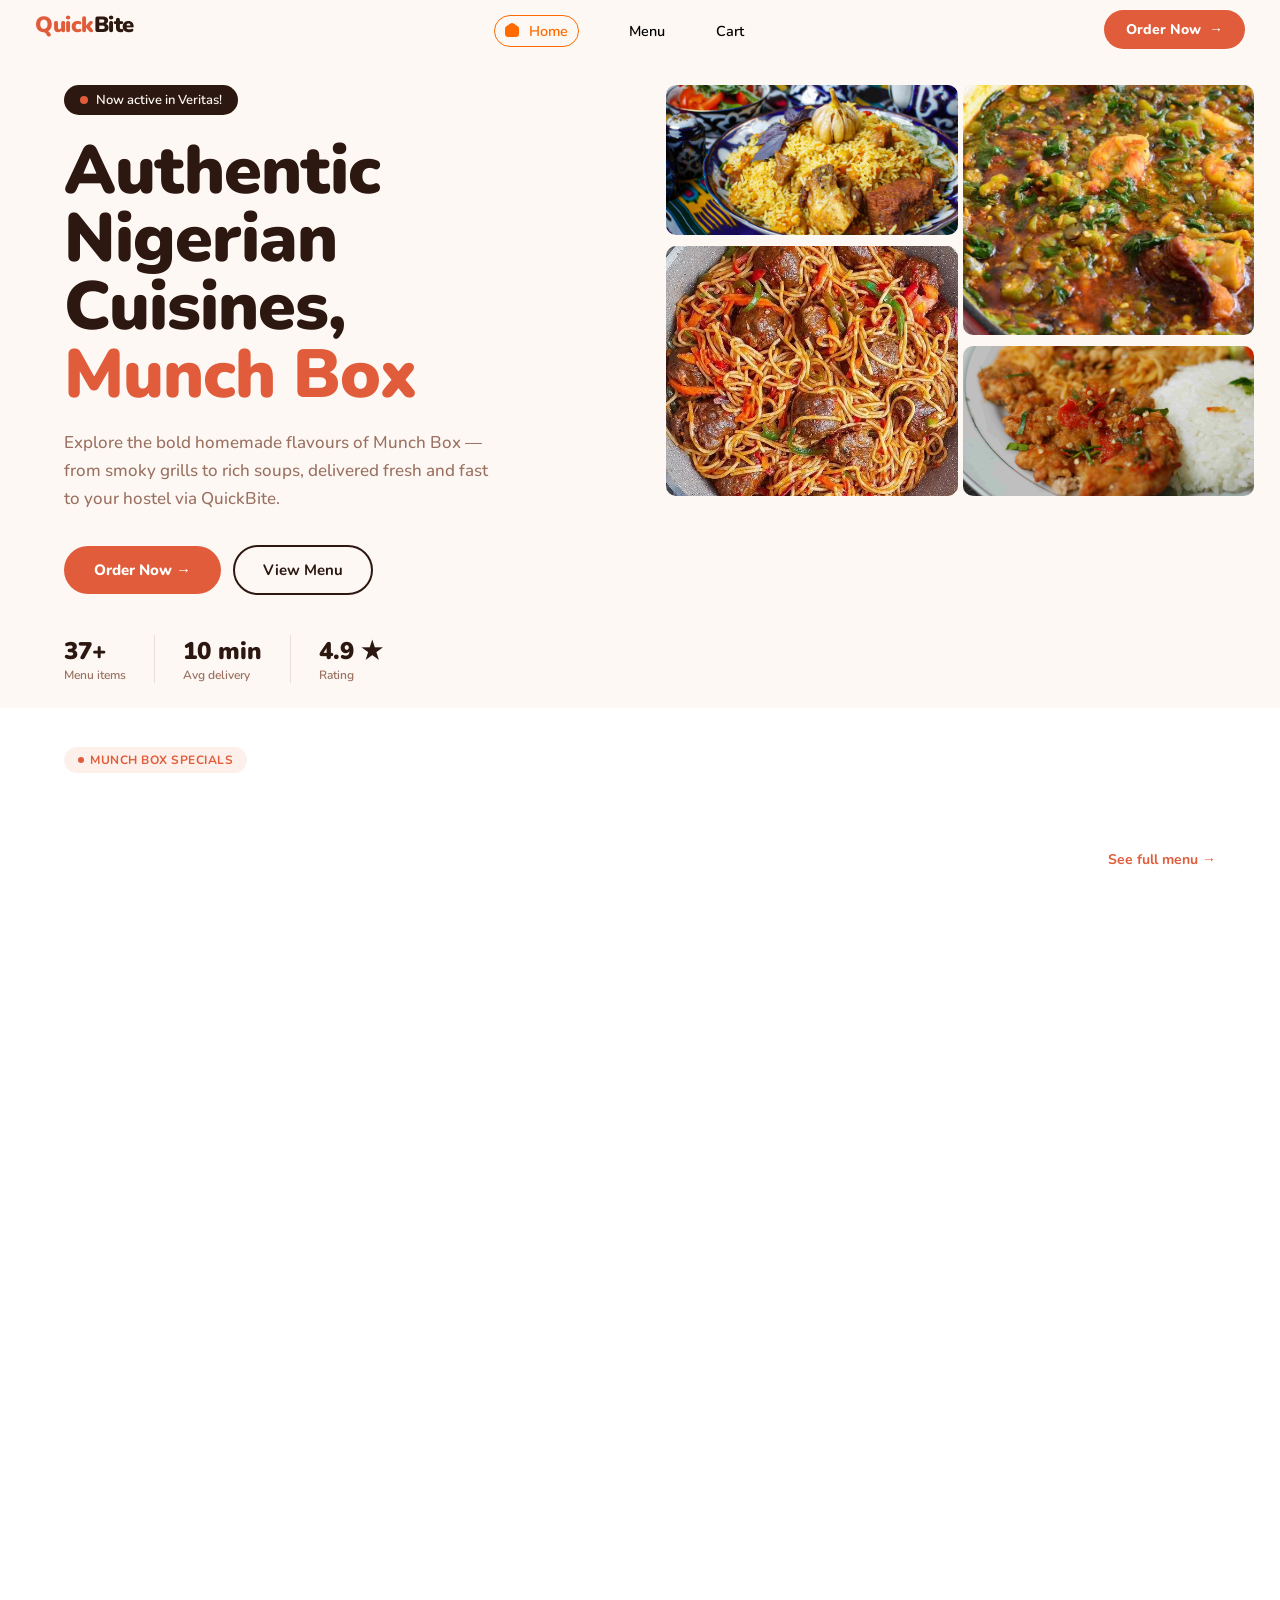
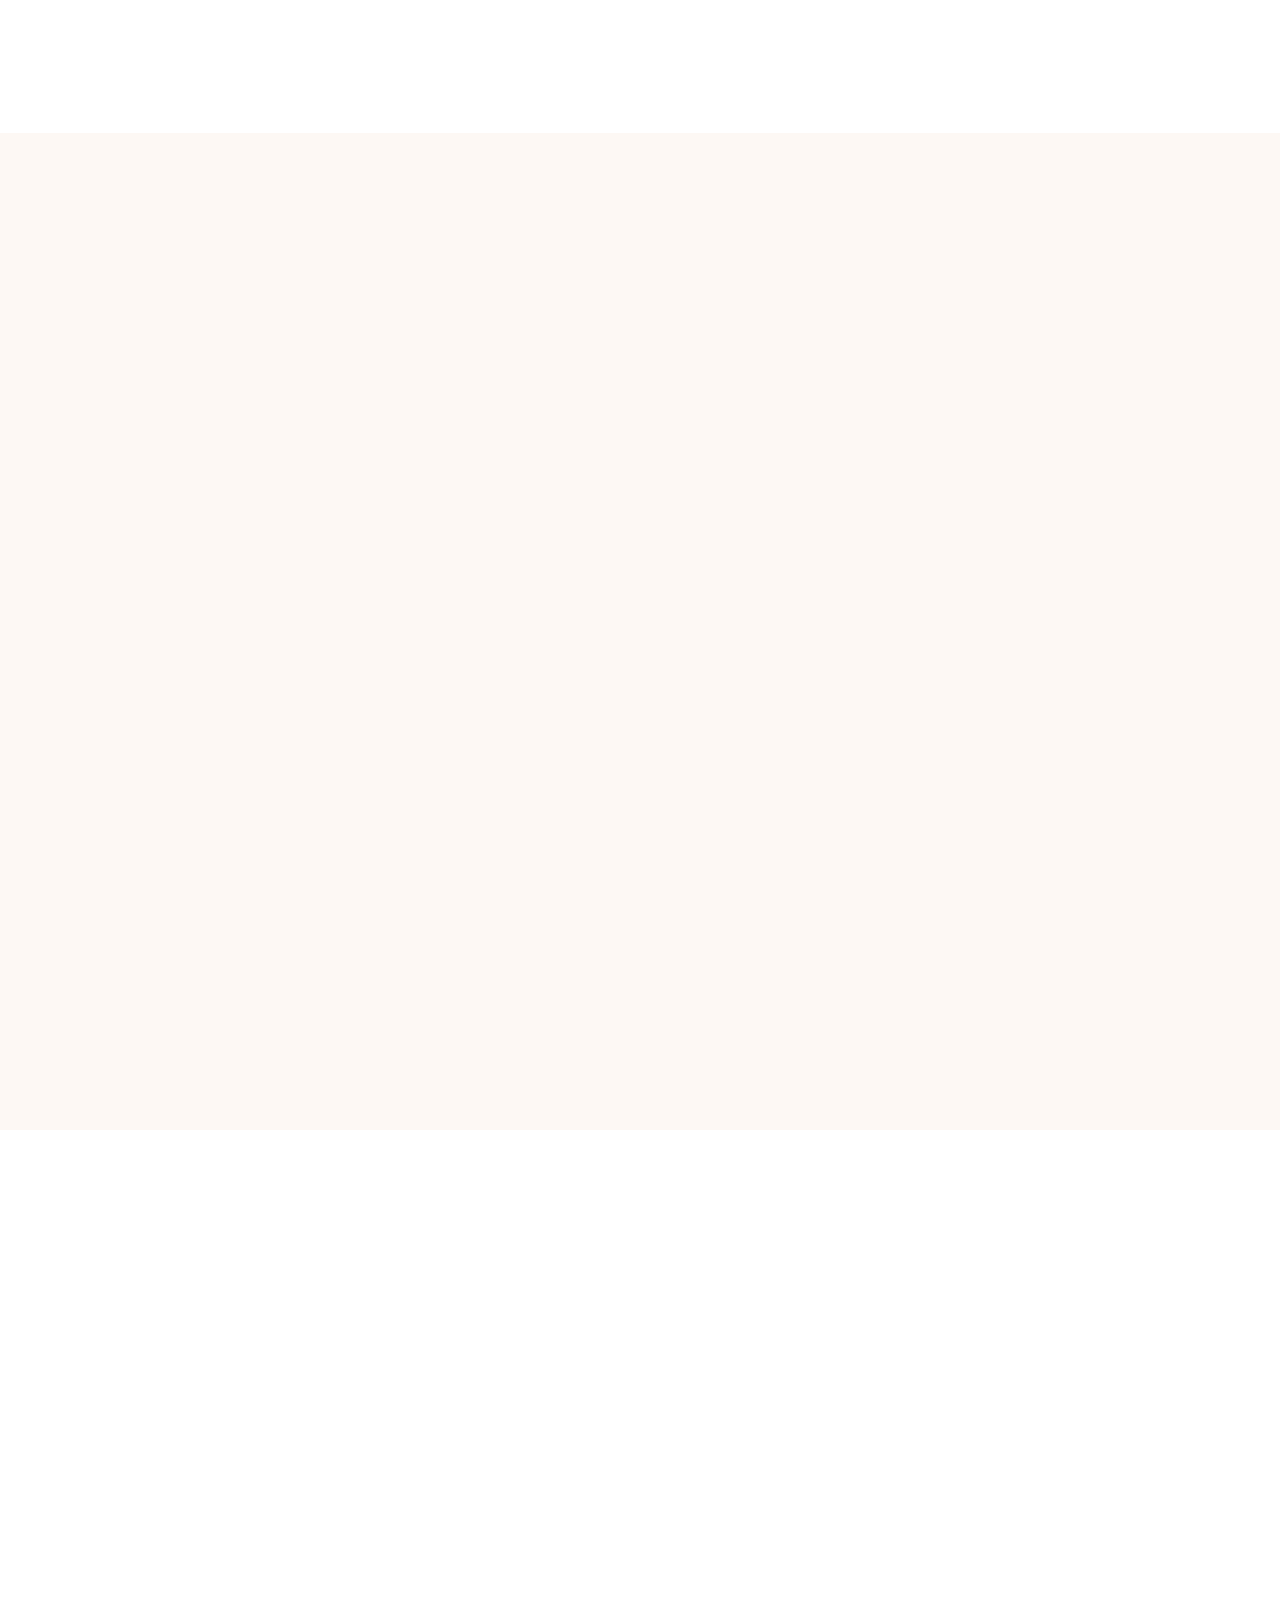
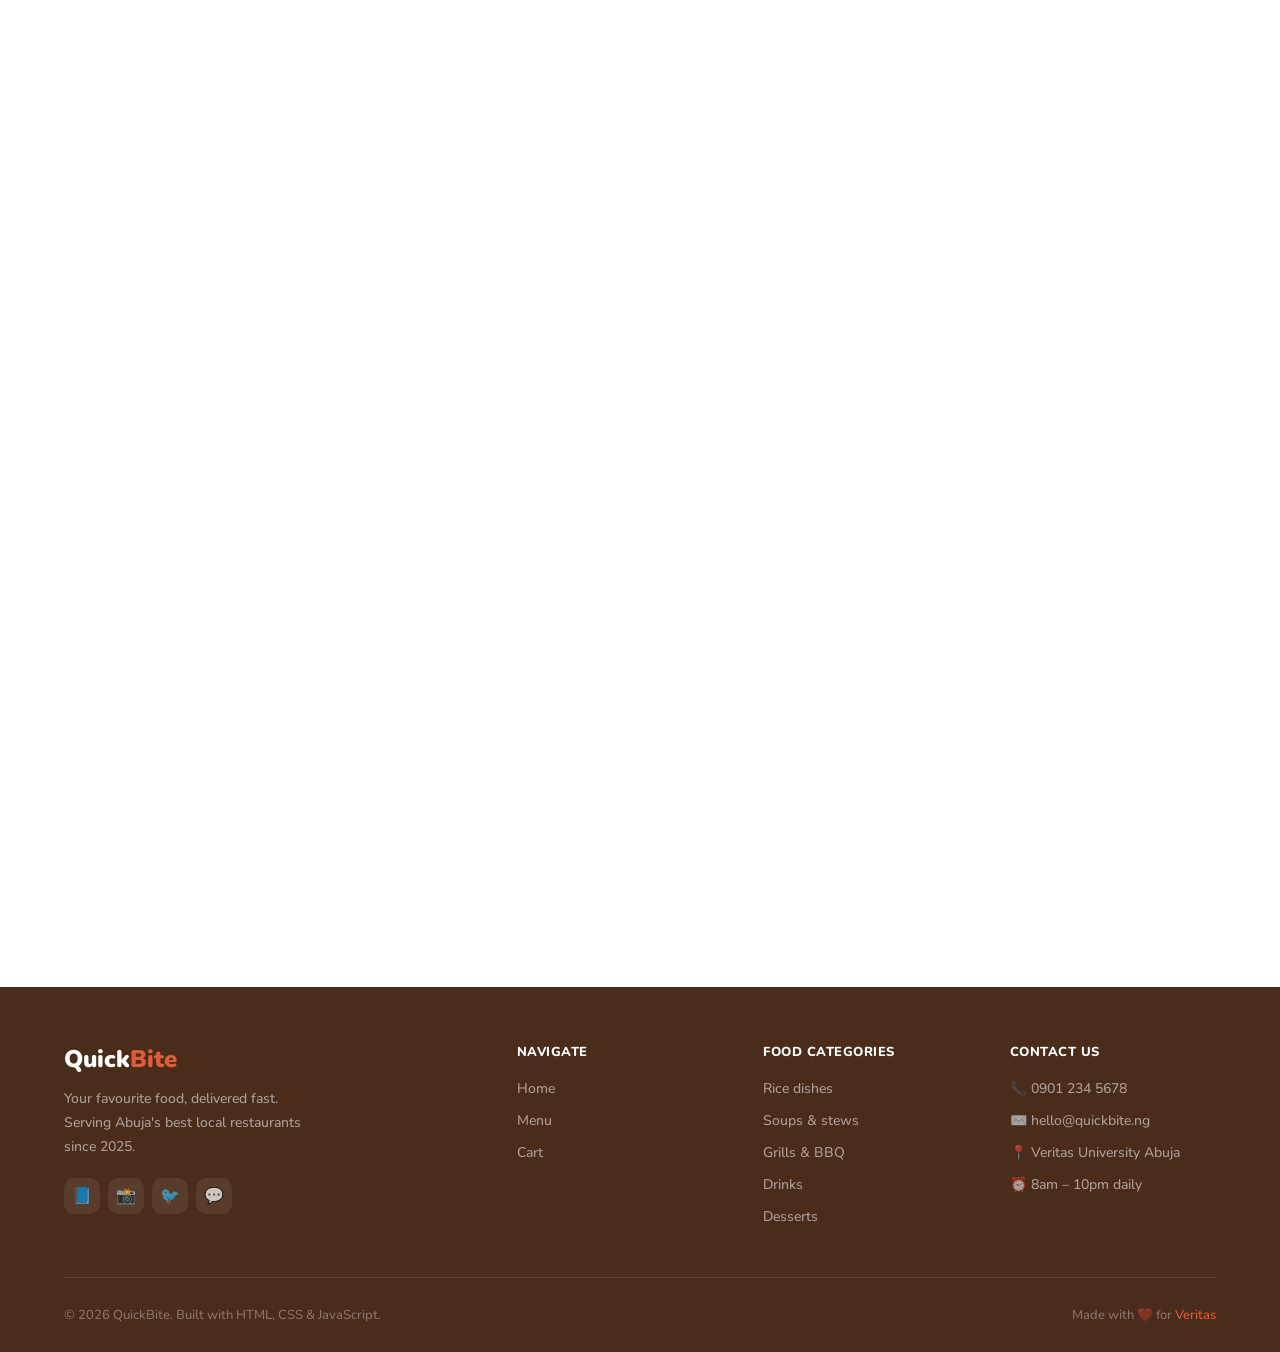
==== commit 24150252: "OrganizingCodes" ====
--- a/index.html
+++ b/index.html
@@ -4,8 +4,10 @@
     <meta charset="UTF-8">
     <meta name="viewport" content="width=device-width, initial-scale=1.0">
     <link href="https://unpkg.com/aos@2.3.1/dist/aos.css" rel="stylesheet">
+    
     <link rel="stylesheet" href="styles/style.css">
     <link rel="stylesheet" href="styles/index.css">
+    
     <title>Home Page</title>
 </head>
 
@@ -50,8 +52,10 @@
     </header>
     <!-- ///////////////////HEADER SECTION ENDS HERE -->
 
-
-
+    <main>
+
+
+    
     <!-- /////////////////////////////// HERO SECTION -->
 
     <div class="hero">
@@ -67,7 +71,7 @@
          <h1 class="first_text">Authentic  <br>Nigerian Cuisines, <br> <span>Munch Box</span> </h1>
          <p>Explore the bold homemade flavours of Munch Box — from smoky grills to rich soups, delivered fresh and fast to your hostel via QuickBite.</p> 
         <div class="cta">
-            <button class="order">Order Now →</button>
+            <button class="order" id = "orders">Order Now →</button>
             <button class="view">view menu</button>
         </div>
          <div class="hero-stats">
@@ -129,7 +133,7 @@
       <h2  data-aos="fade-right" class="section-heading">Today's Best Picks</h2>
       <p data-aos="fade-right"class="section-sub">Freshly prepared and ready to order right now.</p>
     </div>
-    <a href="#" class="see-all">See full menu →</a>
+    <a href="menu.html" class="see-all">See full menu →</a>
   </div>
              
             <div class="container">
@@ -149,7 +153,7 @@
                         </div>
                         <div class="food-footer">
                         <span class="food-price">₦2,800</span>
-                        <button class="add-circle" onclick="addToCart(this)">+</button>
+                        <button id = "take" onclick="window.location.href = 'menu.html'">view  →</button>
                         </div>
                     </div>
                     </div>
@@ -161,7 +165,7 @@
                             <div class="overlay-text">
                                 <p>Exclusively at</p>
                                 <h4>Munch Box</h4>
-                                <button>view  →</button>
+                                <button id = "take" onclick="window.location.href = 'menu.html'">view  →</button>
                             </div>
                         </div>
                         <div data-aos="zoom-in-up" class="box3">
@@ -169,7 +173,7 @@
                              <div class="overlay-text">
                                 <p>Exclusively at</p>
                                 <h4>Munch Box</h4>
-                                <button>view  →</button>
+                                <button id = "take" onclick="window.location.href = 'menu.html'">view  →</button>
                             </div>
                         </div>
                     </div>
@@ -178,7 +182,7 @@
                         <div class="overlay-text">
                                 <p>Exclusively at</p>
                                 <h4>Munch Box</h4>
-                                <button>view  →</button>
+                                <button id = "take" onclick="window.location.href = 'menu.html'">view  →</button>
                             </div>
                     </div>
                 </div>
@@ -196,7 +200,7 @@
         <p class="food-desc">With pounded yam or eba</p>
         <div class="food-footer">
           <span class="food-price">₦1,800</span>
-          <button class="add-circle" onclick="addToCart(this)">+</button>
+          <button id = "take" onclick="window.location.href = 'menu.html'">view  →</button>
         </div>
       
     </div>
@@ -212,7 +216,7 @@
         <p class="food-desc">Spicy skewered perfection</p>
         <div class="food-footer">
           <span class="food-price">₦2,500</span>
-          <button class="add-circle" onclick="addToCart(this)">+</button>
+          <button id = "take" onclick="window.location.href = 'menu.html'">view  →</button>
         </div>
       </div>
                         </div>
@@ -231,7 +235,7 @@
                         </div>
                         <div class="food-footer">
                         <span class="food-price">₦2,800</span>
-                        <button class="add-circle" onclick="addToCart(this)">+</button>
+                       <button id = "take" onclick="window.location.href = 'menu.html'">view  →</button>
                         </div>
                     </div>
                     </div>
@@ -242,7 +246,7 @@
                              <div class="overlay-text">
                                 <p>Exclusively at</p>
                                 <h4>Munch Box</h4>
-                                <button>view  →</button>
+                                <button id = "take" onclick="window.location.href = 'menu.html'">view  →</button>
                             </div>
                         </div>
                         <div data-aos="zoom-in-up" class="box9">
@@ -250,7 +254,7 @@
                              <div class="overlay-text">
                                 <p>Exclusively at</p>
                                 <h4>Munch Box</h4>
-                                <button>view  →</button>
+                                <button id = "take" onclick="window.location.href = 'menu.html'">view  →</button>
                             </div>
                         </div>
                     </div>
@@ -394,9 +398,11 @@
         <div class="final">
             <h2 data-aos="fade-up">ready to enjoy your meal?</h2>
             <div data-aos="fade-up" class="button">
-                <button>order now</button>
-            </div>
-        </div>
+                <button onclick="window.location.href = 'menu.html'">order now</button>
+            </div>
+        </div>
+        
+        </main>
         <!-- ////////////FINAL QUESTION SECTION ENDS HERE -->
 
         <!-- ── FOOTER ── -->
@@ -416,21 +422,20 @@
     <div class="footer-col">
       <h4>Navigate</h4>
       <ul>
-        <li><a href="#hero">Home</a></li>
-        <li><a href="#featured">Menu</a></li>
-        <li><a href="#why">Restaurant</a></li>
-        <li><a href="#how">How it works</a></li>
+        <li><a href="index.html">Home</a></li>
+        <li><a href="menu.html">Menu</a></li>
+        <li><a href="cart.html">Cart</a></li>
       </ul>
     </div>
 
     <div class="footer-col">
       <h4>Food categories</h4>
       <ul>
-        <li><a href="#">Rice dishes</a></li>
-        <li><a href="#">Soups & stews</a></li>
-        <li><a href="#">Grills & BBQ</a></li>
-        <li><a href="#">Drinks</a></li>
-        <li><a href="#">Desserts</a></li>
+        <li><a href="menu.html">Rice dishes</a></li>
+        <li><a href="menu.html">Soups & stews</a></li>
+        <li><a href="menu.html">Grills & BBQ</a></li>
+        <li><a href="menu.html">Drinks</a></li>
+        <li><a href="menu.html">Desserts</a></li>
       </ul>
     </div>
 
@@ -439,7 +444,7 @@
       <ul>
         <li><a href="#">📞 0901 234 5678</a></li>
         <li><a href="#">✉️ hello@quickbite.ng</a></li>
-        <li><a href="#">📍 Wuse 2, Abuja</a></li>
+        <li><a href="#">📍 Veritas University Abuja</a></li>
         <li><a href="#">⏰ 8am – 10pm daily</a></li>
       </ul>
     </div>
--- a/styles/style.css
+++ b/styles/style.css
@@ -34,7 +34,7 @@
     color: var(--orange);
     text-decoration: none;
     letter-spacing: -0.5px;
-    margin-left: 55px;
+    /* margin-left: 55px; */
   }
 
   .nav-logo span { color: var(--brown); }
@@ -54,11 +54,11 @@
 header{
     display: flex;
     justify-content: space-between;
-    padding: 10px;
+    padding: 10px 35px;
 }
 
 nav{
-    width: 350px;
+    width: 250px;
     margin-top: 5px ;
 }
 
--- a/styles/index.css
+++ b/styles/index.css
@@ -449,6 +449,19 @@
   border: none;
 }
 
+
+#take{
+    width: 80px;
+  text-transform: capitalize;
+  font-family: "Nunito", sans-serif;
+  padding: 5px;
+  border-radius: 10px;
+  color: var(--white);
+  background-color: var(--orange-light);
+  border: none;
+  cursor: pointer;
+}
+
 .featured .content1 .box4 .overlay-text button{
    width: 80px;
   text-transform: capitalize;
